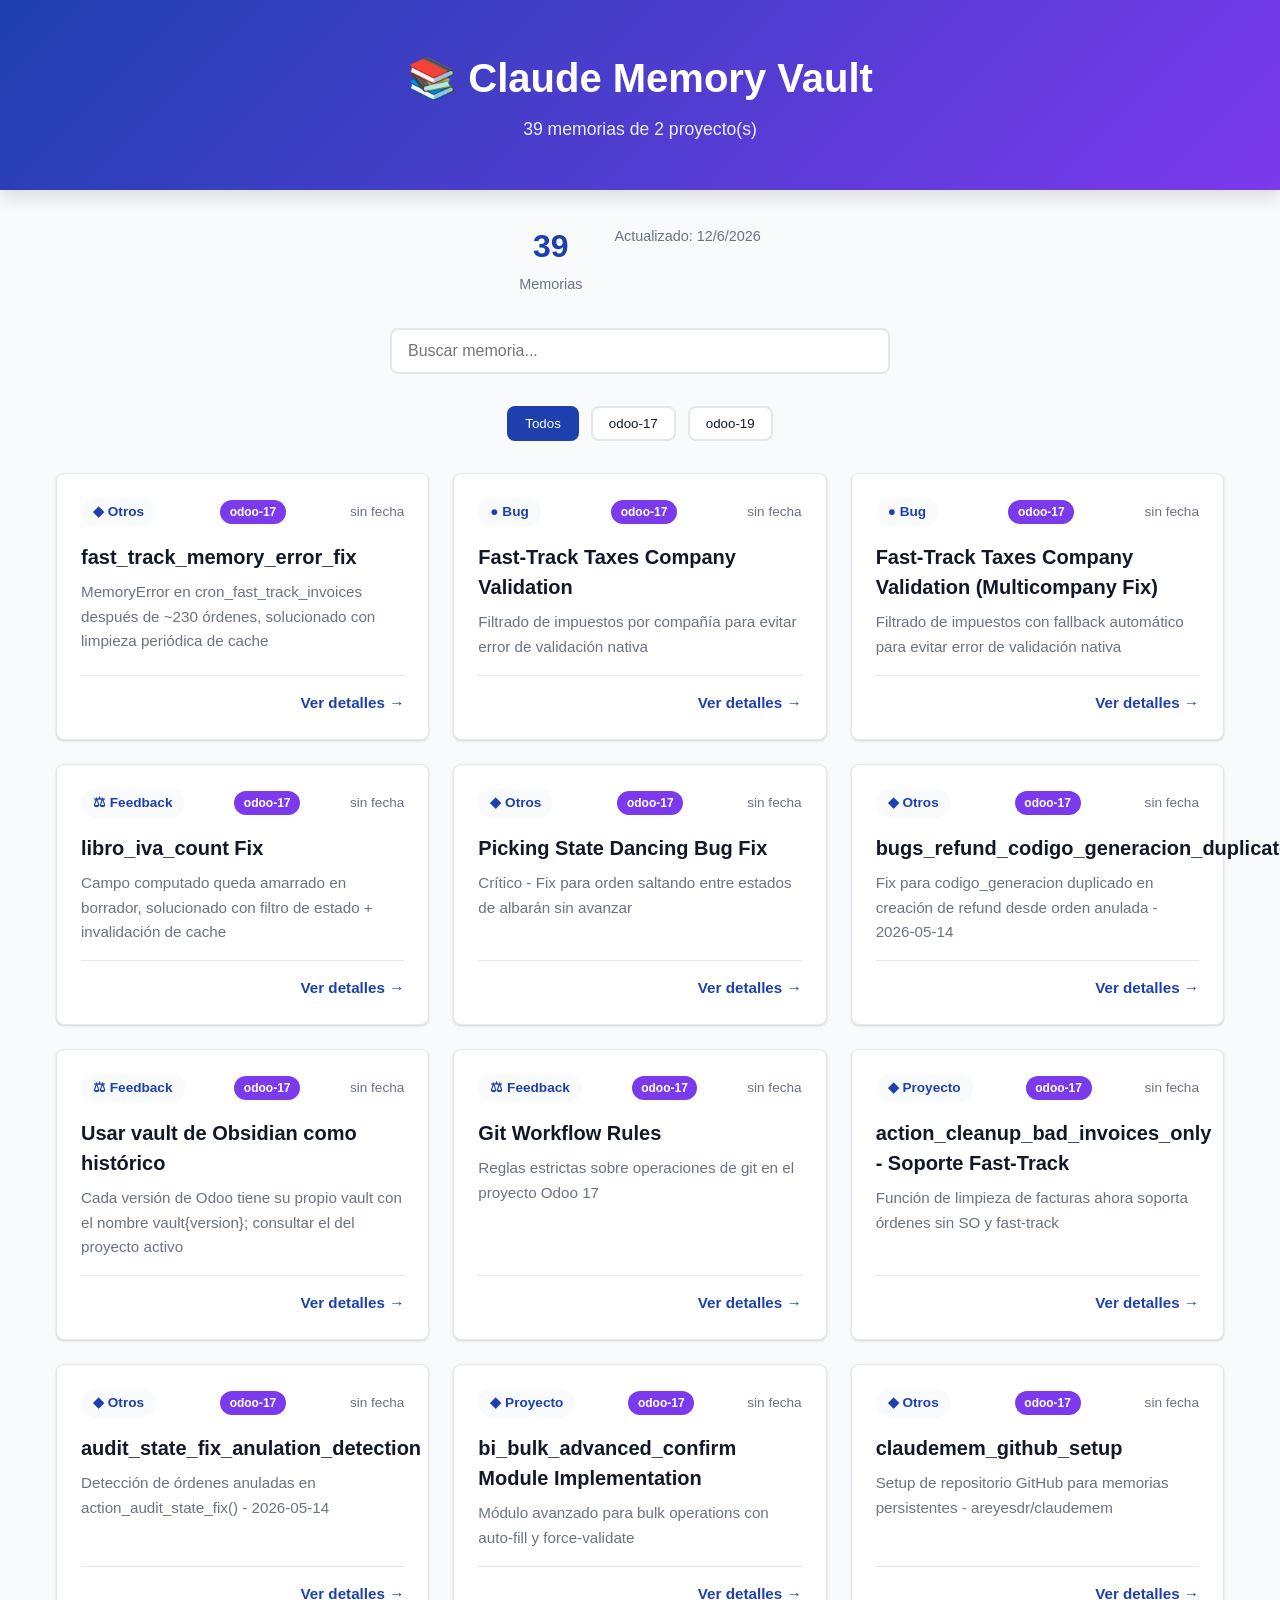
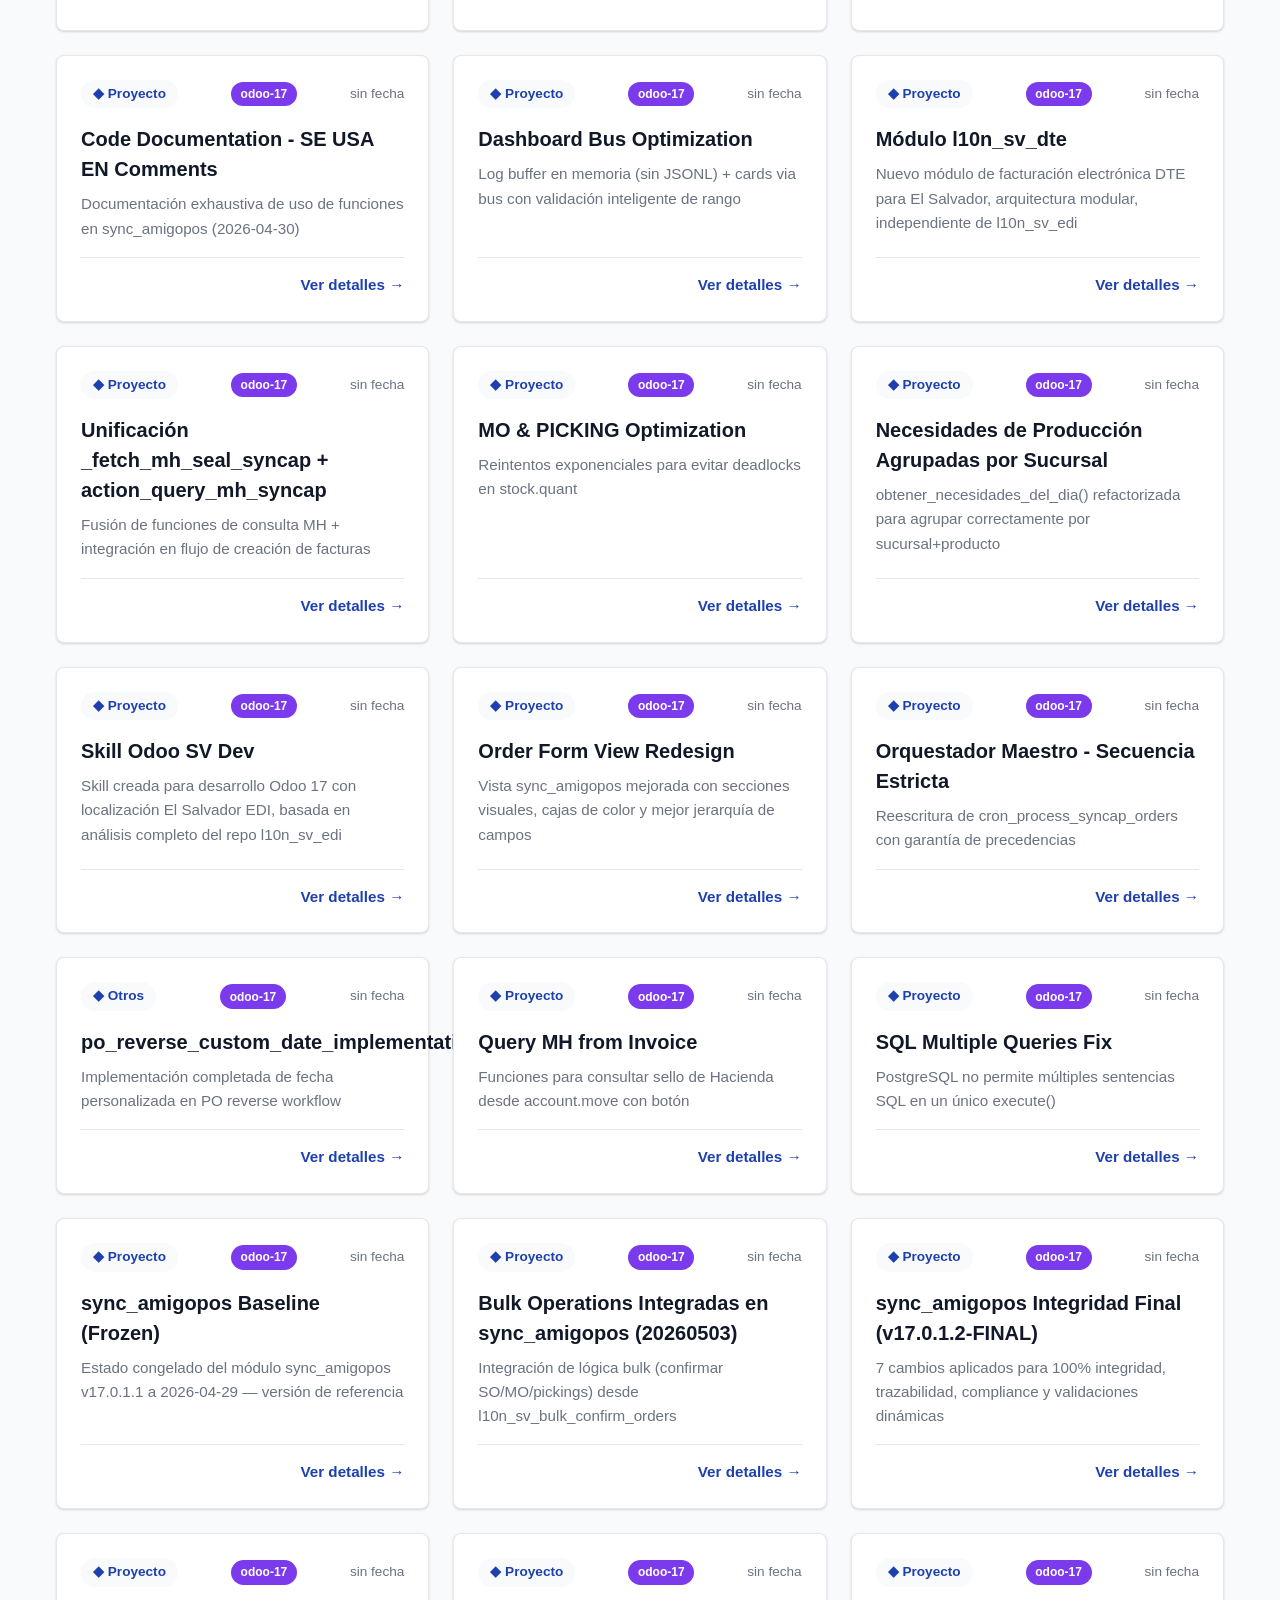
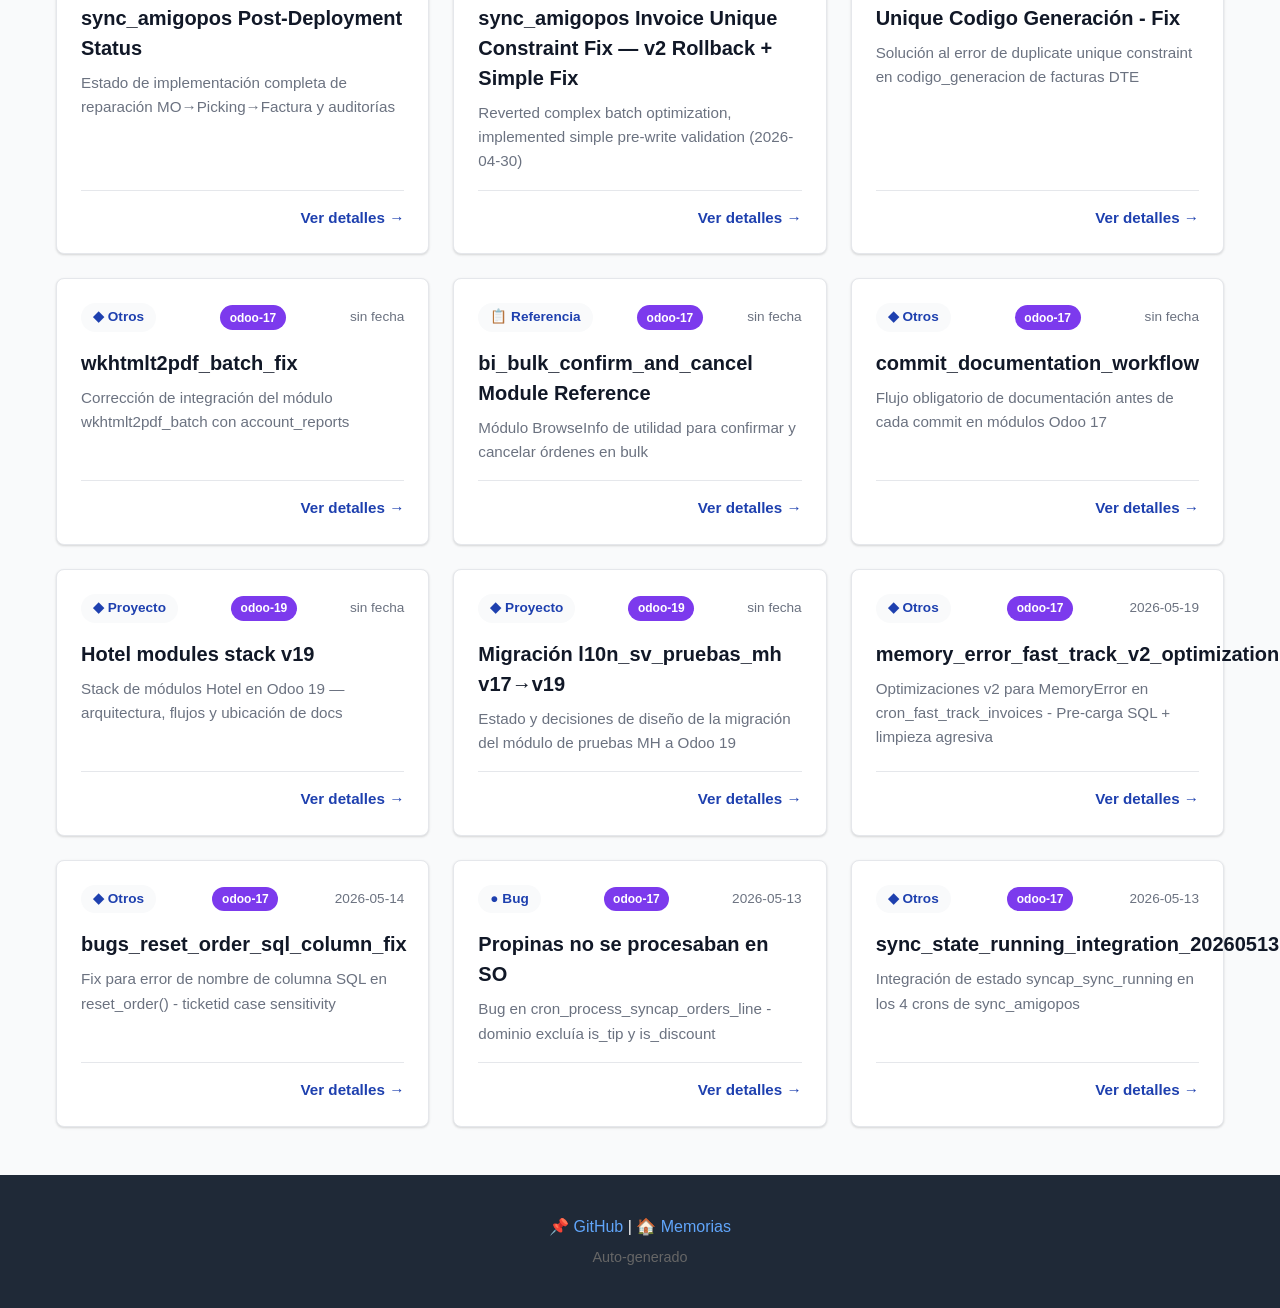
==== docs/index.html @ be0d7420 "fix: GitHub Pages servir desde /docs en raíz Co-Authored-By: Claude Haiku 4.5 <noreply@anthropic.com" ====
<!DOCTYPE html>
<html lang="es">
<head>
    <meta charset="UTF-8">
    <meta name="viewport" content="width=device-width, initial-scale=1.0">
    <title>Claude Memory Vault</title>
    <link rel="stylesheet" href="style.css">
</head>
<body>
    <header class="header">
        <div class="container">
            <h1>📚 Claude Memory Vault</h1>
            <p class="subtitle" id="subtitle">Memorias Persistentes</p>
        </div>
    </header>

    <main class="container">
        <section class="stats">
            <div class="stat-item">
                <span class="stat-number" id="total-count">-</span>
                <span class="stat-label">Memorias</span>
            </div>
            <div class="stat-item">
                <span class="stat-label" id="update-time">Cargando...</span>
            </div>
        </section>

        <section class="search-bar">
            <input type="text" id="search" placeholder="Buscar memoria...">
        </section>

        <section class="filters" id="filters"></section>

        <section class="memories-grid" id="memories"></section>
    </main>

    <footer class="footer">
        <p>📌 <a href="https://github.com/areyesdr/claudemem">GitHub</a> |
           🏠 <a href="https://github.com/areyesdr/claudemem/tree/main/memories">Memorias</a></p>
        <p style="font-size: 0.9em; color: #666;" id="footer-info">Auto-generado</p>
    </footer>

    <script>
        // Carga dinámica desde memories.json
        let allMemories = [];
        let currentFilter = '*';

        async function loadMemories() {
            try {
                const res = await fetch('memories.json');
                allMemories = await res.json();
                render();
            } catch (e) {
                console.error('Error cargando memories.json:', e);
            }
        }

        function getUniqueProjects() {
            return ['*', ...new Set(allMemories.map(m => m.project))];
        }

        function getTypeColors() {
            return new Map([
                ['◆ Proyecto', '#7c3aed'],
                ['● Bug', '#dc2626'],
                ['⚖ Feedback', '#d97706'],
                ['📋 Referencia', '#1e40af'],
                ['↻ Workflow', '#059669']
            ]);
        }

        function renderFilters() {
            const container = document.getElementById('filters');
            const projects = getUniqueProjects();

            container.innerHTML = projects.map(proj => `
                <button class="filter-btn ${proj === '*' ? 'active' : ''}"
                        data-filter="${proj}">
                    ${proj === '*' ? 'Todos' : proj}
                </button>
            `).join('');

            container.querySelectorAll('.filter-btn').forEach(btn => {
                btn.addEventListener('click', () => {
                    document.querySelectorAll('.filter-btn').forEach(b => b.classList.remove('active'));
                    btn.classList.add('active');
                    currentFilter = btn.dataset.filter;
                    renderCards();
                });
            });
        }

        function renderCards() {
            const container = document.getElementById('memories');
            const query = document.getElementById('search').value.toLowerCase();

            const filtered = allMemories.filter(m => {
                const matchesSearch = m.title.toLowerCase().includes(query) ||
                                     m.desc.toLowerCase().includes(query);
                const matchesFilter = currentFilter === '*' || m.project === currentFilter;
                return matchesSearch && matchesFilter;
            });

            container.innerHTML = filtered.map(m => `
                <article class="memory-card" data-id="${m.id}" data-project="${m.project}">
                    <div class="card-header">
                        <span class="type-badge">${m.type}</span>
                        <span class="project-tag">${m.project}</span>
                        <span class="card-date">${m.date}</span>
                    </div>
                    <h3 class="card-title">${escapeHtml(m.title)}</h3>
                    <p class="card-desc">${escapeHtml(m.desc)}</p>
                    <footer class="card-footer">
                        <a href="#" class="card-link">Ver detalles →</a>
                    </footer>
                </article>
            `).join('');
        }

        function escapeHtml(text) {
            const div = document.createElement('div');
            div.textContent = text;
            return div.innerHTML;
        }

        function render() {
            // Stats
            document.getElementById('total-count').textContent = allMemories.length;
            document.getElementById('update-time').textContent =
                `Actualizado: ${new Date().toLocaleDateString()}`;

            // Subtitle dinámico
            const projCount = new Set(allMemories.map(m => m.project)).size;
            document.getElementById('subtitle').textContent =
                `${allMemories.length} memorias de ${projCount} proyecto(s)`;

            // Filtros dinámicos
            renderFilters();

            // Cards
            renderCards();

            // Search
            document.getElementById('search').addEventListener('input', renderCards);
        }

        // Load al abrir
        loadMemories();
    </script>
</body>
</html>
---- docs/style.css ----
/* Claude Memory Vault - Estilos */

:root {
    --color-primary: #1e40af;
    --color-primary-dark: #1e3a8a;
    --color-secondary: #7c3aed;
    --color-success: #059669;
    --color-warning: #d97706;
    --color-danger: #dc2626;
    --color-bg: #f9fafb;
    --color-bg-dark: #1f2937;
    --color-text: #111827;
    --color-text-light: #6b7280;
    --color-border: #e5e7eb;
    --color-border-dark: #374151;
    --spacing: 1rem;
    --radius: 0.5rem;
    --shadow: 0 1px 3px rgba(0, 0, 0, 0.1), 0 1px 2px rgba(0, 0, 0, 0.06);
    --shadow-lg: 0 10px 15px rgba(0, 0, 0, 0.1);
}

* {
    margin: 0;
    padding: 0;
    box-sizing: border-box;
}

html {
    font-family: -apple-system, BlinkMacSystemFont, "Segoe UI", Roboto, "Helvetica Neue", Arial, sans-serif;
    font-size: 16px;
    line-height: 1.5;
    color: var(--color-text);
}

body {
    background: var(--color-bg);
}

/* Layout */
.container {
    max-width: 1200px;
    margin: 0 auto;
    padding: 0 var(--spacing);
}

/* Header */
.header {
    background: linear-gradient(135deg, var(--color-primary), var(--color-secondary));
    color: white;
    padding: 3rem var(--spacing);
    text-align: center;
    box-shadow: var(--shadow-lg);
}

.header h1 {
    font-size: 2.5rem;
    margin-bottom: 0.5rem;
}

.header .subtitle {
    font-size: 1.1rem;
    opacity: 0.9;
}

.back-link {
    color: white;
    text-decoration: none;
    display: inline-block;
    margin-bottom: 1rem;
    opacity: 0.9;
}

.back-link:hover {
    opacity: 1;
    text-decoration: underline;
}

/* Stats */
.stats {
    display: flex;
    gap: 2rem;
    margin: 2rem 0;
    justify-content: center;
    flex-wrap: wrap;
}

.stat-item {
    display: flex;
    flex-direction: column;
    align-items: center;
}

.stat-number {
    font-size: 2rem;
    font-weight: bold;
    color: var(--color-primary);
}

.stat-label {
    font-size: 0.9rem;
    color: var(--color-text-light);
    margin-top: 0.25rem;
}

/* Search */
.search-bar {
    margin: 2rem 0;
    display: flex;
    justify-content: center;
}

.search-bar input {
    width: 100%;
    max-width: 500px;
    padding: 0.75rem 1rem;
    border: 2px solid var(--color-border);
    border-radius: var(--radius);
    font-size: 1rem;
    transition: all 0.2s;
}

.search-bar input:focus {
    outline: none;
    border-color: var(--color-primary);
    box-shadow: 0 0 0 3px rgba(30, 64, 175, 0.1);
}

/* Filters */
.filters {
    display: flex;
    gap: 0.75rem;
    justify-content: center;
    margin: 1.5rem 0;
    flex-wrap: wrap;
}

.filter-btn {
    padding: 0.5rem 1rem;
    border: 2px solid var(--color-border);
    background: white;
    color: var(--color-text);
    border-radius: var(--radius);
    cursor: pointer;
    font-weight: 500;
    transition: all 0.2s;
}

.filter-btn:hover {
    border-color: var(--color-primary);
    color: var(--color-primary);
}

.filter-btn.active {
    background: var(--color-primary);
    color: white;
    border-color: var(--color-primary);
}

@media (prefers-color-scheme: dark) {
    .filter-btn {
        background: #1f2937;
        color: var(--color-text);
        border-color: var(--color-border);
    }
}

/* Grid de Memorias */
.memories-grid {
    display: grid;
    grid-template-columns: repeat(auto-fill, minmax(300px, 1fr));
    gap: 1.5rem;
    margin: 2rem 0;
}

/* Card */
.memory-card {
    background: white;
    border: 1px solid var(--color-border);
    border-radius: var(--radius);
    padding: 1.5rem;
    box-shadow: var(--shadow);
    transition: all 0.3s;
    cursor: pointer;
    display: flex;
    flex-direction: column;
}

.memory-card:hover {
    transform: translateY(-4px);
    box-shadow: var(--shadow-lg);
    border-color: var(--color-primary);
}

.card-header {
    display: flex;
    justify-content: space-between;
    align-items: center;
    margin-bottom: 1rem;
}

.type-badge {
    display: inline-block;
    font-size: 0.85rem;
    font-weight: 600;
    padding: 0.25rem 0.75rem;
    background: var(--color-bg);
    color: var(--color-primary);
    border-radius: 999px;
}

.project-tag {
    display: inline-block;
    font-size: 0.75rem;
    font-weight: 600;
    padding: 0.2rem 0.6rem;
    background: var(--color-secondary);
    color: white;
    border-radius: 999px;
}

.card-date {
    font-size: 0.85rem;
    color: var(--color-text-light);
}

.card-title {
    font-size: 1.25rem;
    margin-bottom: 0.5rem;
    color: var(--color-text);
}

.card-desc {
    flex: 1;
    font-size: 0.95rem;
    color: var(--color-text-light);
    margin-bottom: 1rem;
    line-height: 1.6;
}

.card-footer {
    display: flex;
    justify-content: flex-end;
    padding-top: 1rem;
    border-top: 1px solid var(--color-border);
}

.card-link {
    color: var(--color-primary);
    text-decoration: none;
    font-weight: 600;
    font-size: 0.95rem;
    transition: color 0.2s;
}

.card-link:hover {
    color: var(--color-primary-dark);
    text-decoration: underline;
}

/* Detail Page */
.memory-detail {
    background: white;
    border: 1px solid var(--color-border);
    border-radius: var(--radius);
    padding: 2rem;
    box-shadow: var(--shadow);
    margin: 2rem 0;
}

.detail-header {
    display: flex;
    justify-content: space-between;
    align-items: center;
    margin-bottom: 1.5rem;
    gap: 1rem;
}

.detail-date {
    font-size: 0.9rem;
    color: var(--color-text-light);
}

.detail-title {
    font-size: 2rem;
    margin-bottom: 0.5rem;
    color: var(--color-text);
}

.detail-desc {
    font-size: 1.05rem;
    color: var(--color-text-light);
    margin-bottom: 2rem;
    padding-bottom: 1.5rem;
    border-bottom: 2px solid var(--color-border);
}

.detail-body {
    margin-top: 1.5rem;
}

.detail-body pre {
    background: var(--color-bg);
    padding: 1.5rem;
    border-radius: var(--radius);
    overflow-x: auto;
    border: 1px solid var(--color-border);
    font-size: 0.9rem;
    line-height: 1.6;
}

/* Footer */
.footer {
    background: var(--color-bg-dark);
    color: white;
    text-align: center;
    padding: 2rem var(--spacing);
    margin-top: 3rem;
}

.footer a {
    color: #60a5fa;
    text-decoration: none;
    transition: color 0.2s;
}

.footer a:hover {
    color: #93c5fd;
    text-decoration: underline;
}

.footer p {
    margin: 0.5rem 0;
}

/* Responsive */
@media (max-width: 768px) {
    .header h1 {
        font-size: 1.8rem;
    }

    .memories-grid {
        grid-template-columns: 1fr;
    }

    .memory-detail {
        padding: 1rem;
    }

    .detail-title {
        font-size: 1.5rem;
    }

    .stats {
        flex-direction: column;
        gap: 1rem;
    }
}

/* Dark Mode (opcional, via prefer-color-scheme) */
@media (prefers-color-scheme: dark) {
    :root {
        --color-bg: #111827;
        --color-bg-dark: #0f172a;
        --color-text: #f3f4f6;
        --color-text-light: #d1d5db;
        --color-border: #374151;
        --color-border-dark: #1f2937;
    }

    .memory-card,
    .memory-detail {
        background: #1f2937;
        border-color: var(--color-border);
    }

    .type-badge {
        background: var(--color-primary);
        color: white;
    }

    .detail-body pre {
        background: #0f172a;
        border-color: var(--color-border);
    }
}
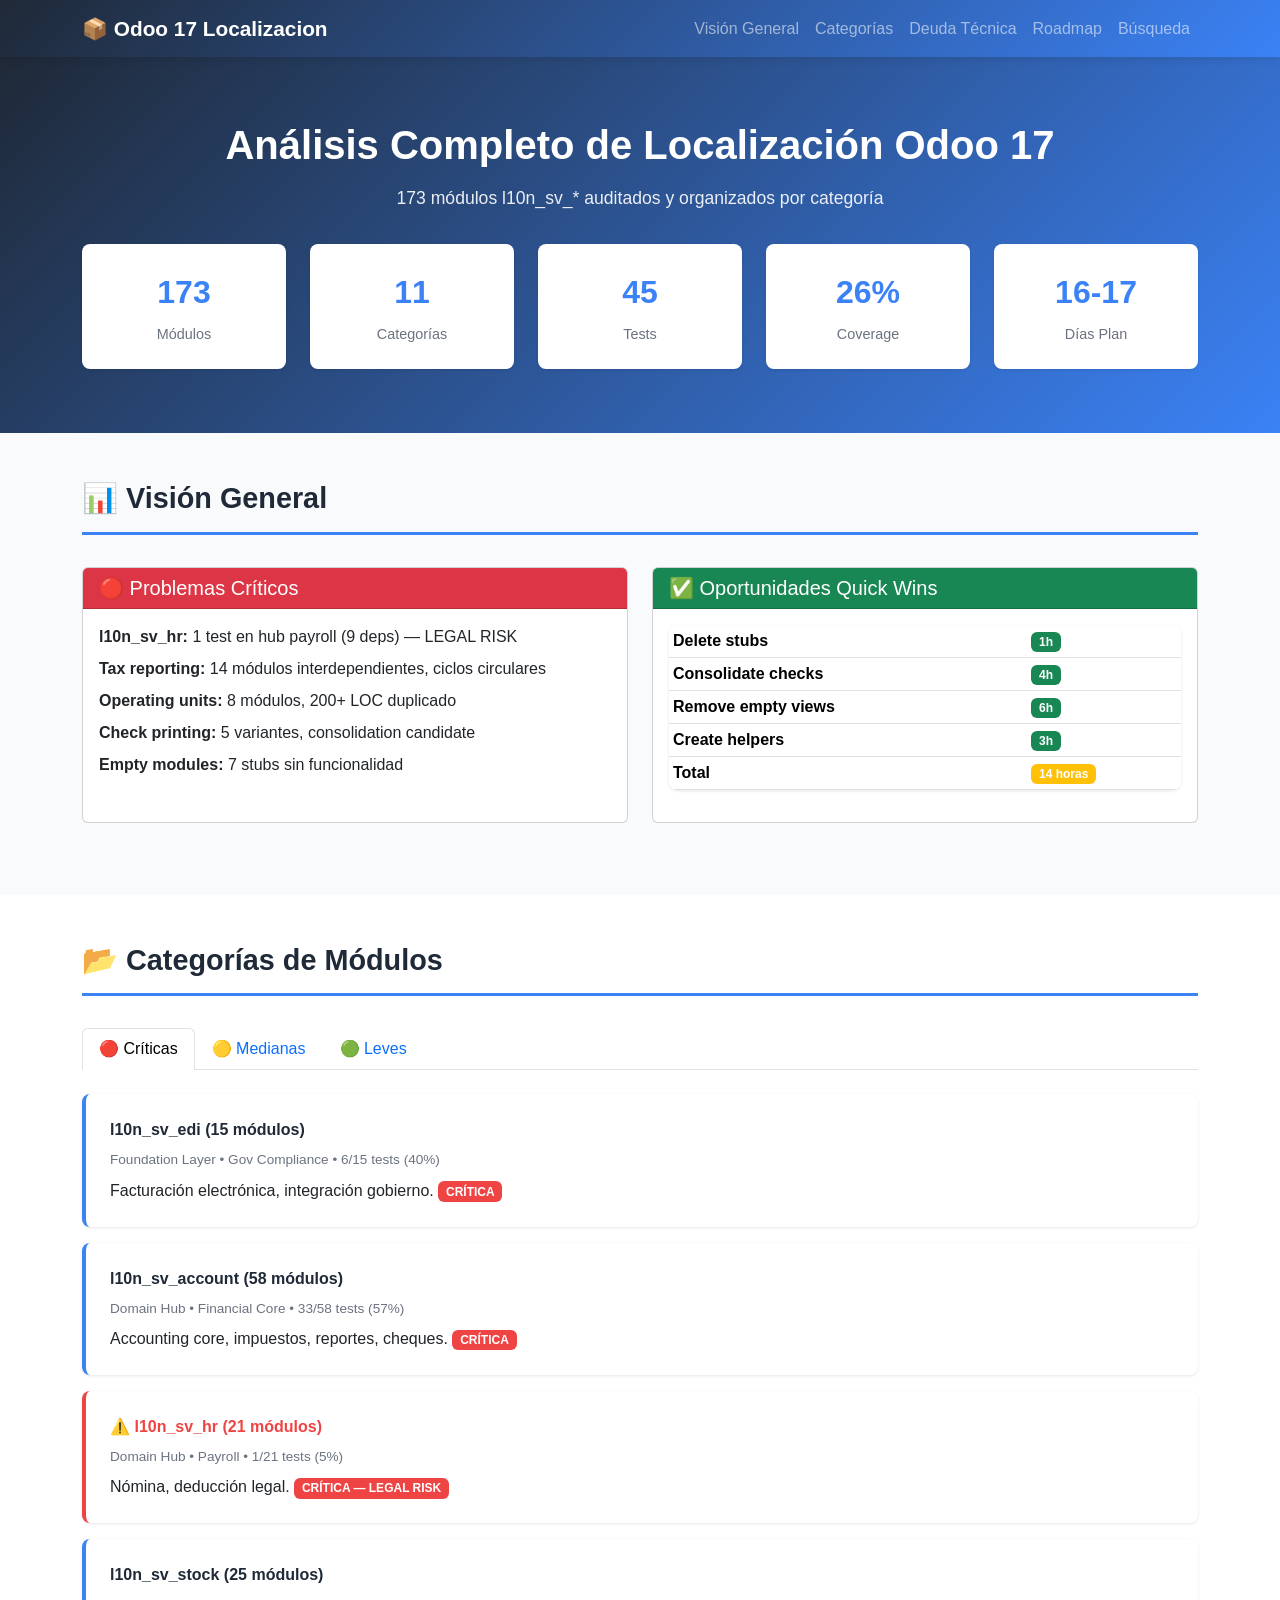
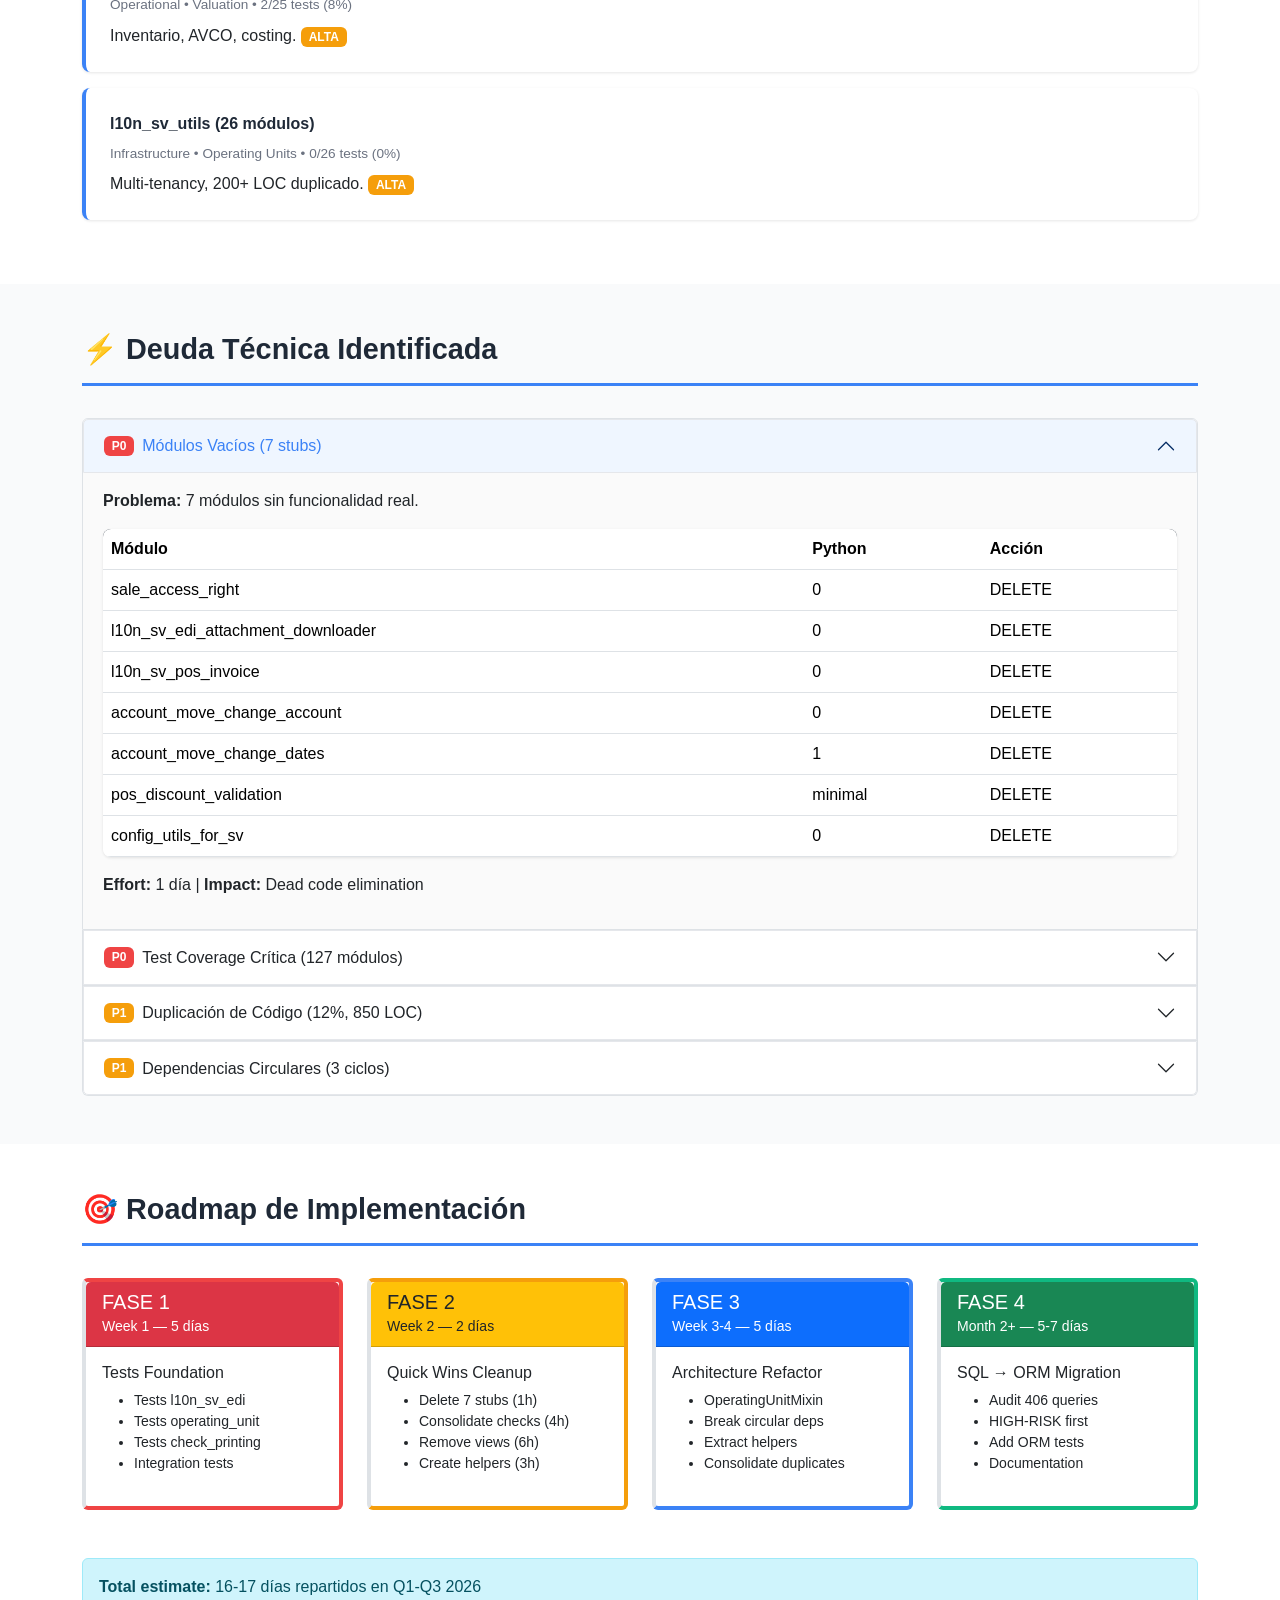
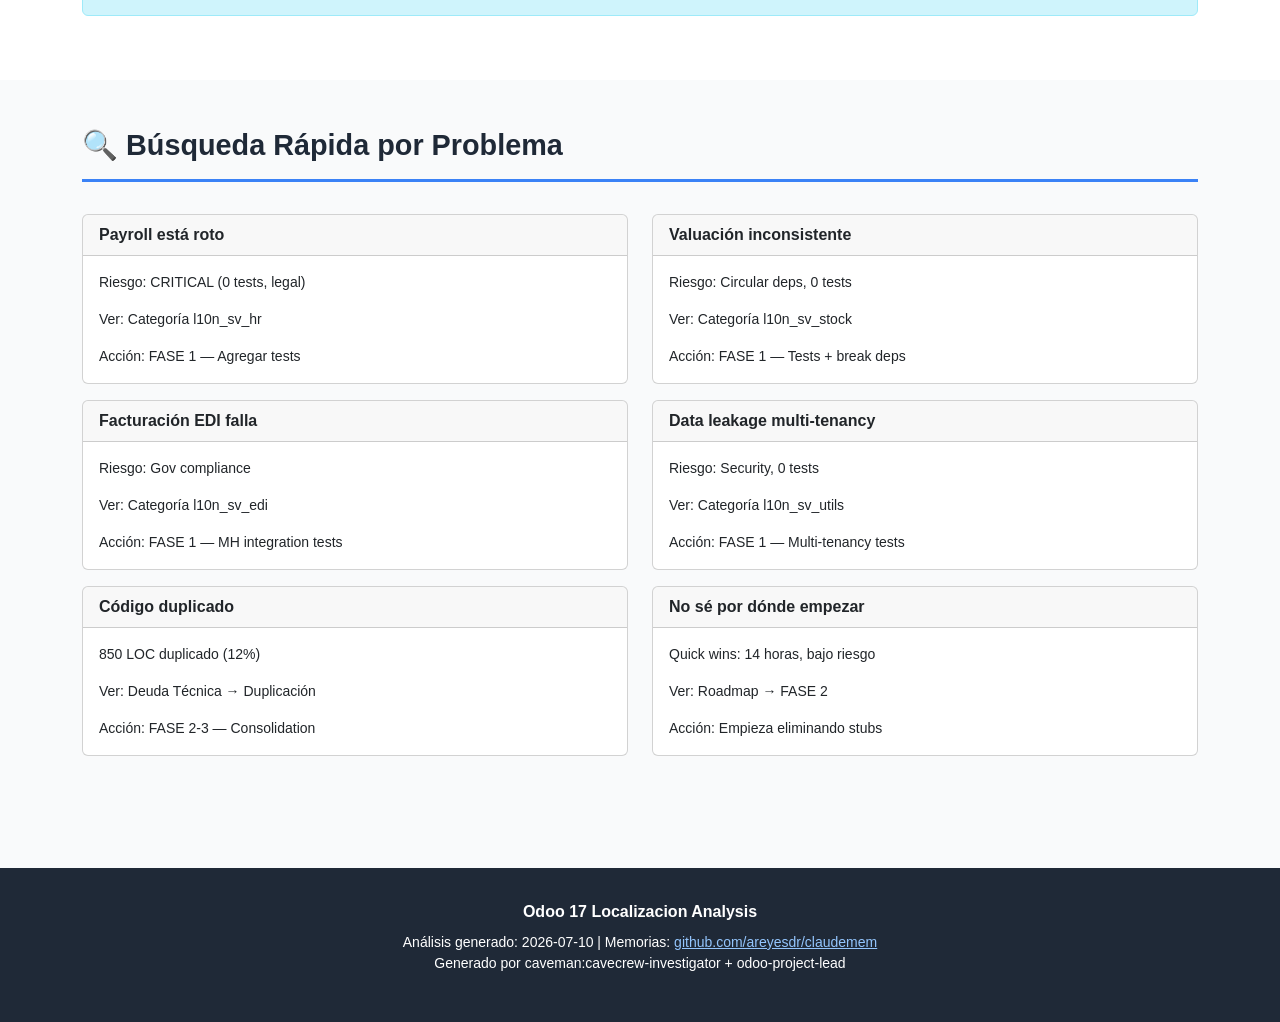
==== commit 1ae617e7: "landing: página completa bootstrap con análisis 173 módulos, navbar, accordions, tables, categorías" ====
--- a/docs/index.html
+++ b/docs/index.html
@@ -3,149 +3,647 @@
 <head>
     <meta charset="UTF-8">
     <meta name="viewport" content="width=device-width, initial-scale=1.0">
-    <title>Claude Memory Vault</title>
-    <link rel="stylesheet" href="style.css">
+    <title>Odoo 17 Localizacion — Análisis de Módulos</title>
+    <link href="https://cdn.jsdelivr.net/npm/bootstrap@5.3.0/dist/css/bootstrap.min.css" rel="stylesheet">
+    <style>
+        :root {
+            --primary: #1f2937;
+            --secondary: #3b82f6;
+            --success: #10b981;
+            --warning: #f59e0b;
+            --danger: #ef4444;
+            --light-bg: #f9fafb;
+        }
+        body {
+            font-family: 'Segoe UI', Tahoma, Geneva, Verdana, sans-serif;
+            background-color: var(--light-bg);
+        }
+        .navbar {
+            background: linear-gradient(135deg, var(--primary) 0%, var(--secondary) 100%);
+            box-shadow: 0 2px 8px rgba(0,0,0,0.1);
+        }
+        .navbar-brand {
+            font-weight: 700;
+            font-size: 1.3rem;
+            color: white !important;
+        }
+        .hero {
+            background: linear-gradient(135deg, var(--primary) 0%, var(--secondary) 100%);
+            color: white;
+            padding: 4rem 0;
+            text-align: center;
+        }
+        .hero h1 {
+            font-size: 2.5rem;
+            font-weight: 700;
+            margin-bottom: 1rem;
+        }
+        .hero p {
+            font-size: 1.1rem;
+            opacity: 0.9;
+            margin-bottom: 2rem;
+        }
+        .stats {
+            display: grid;
+            grid-template-columns: repeat(auto-fit, minmax(150px, 1fr));
+            gap: 1.5rem;
+            margin-top: 2rem;
+        }
+        .stat-card {
+            background: white;
+            padding: 1.5rem;
+            border-radius: 8px;
+            text-align: center;
+            box-shadow: 0 1px 3px rgba(0,0,0,0.1);
+        }
+        .stat-number {
+            font-size: 2rem;
+            font-weight: 700;
+            color: var(--secondary);
+        }
+        .stat-label {
+            font-size: 0.9rem;
+            color: #6b7280;
+            margin-top: 0.5rem;
+        }
+        .section {
+            padding: 3rem 0;
+        }
+        .section-title {
+            font-size: 1.8rem;
+            font-weight: 700;
+            color: var(--primary);
+            margin-bottom: 2rem;
+            border-bottom: 3px solid var(--secondary);
+            padding-bottom: 1rem;
+        }
+        .accordion-button {
+            background-color: white;
+            border: 1px solid #e5e7eb;
+        }
+        .accordion-button:not(.collapsed) {
+            background-color: #eff6ff;
+            color: var(--secondary);
+            box-shadow: none;
+        }
+        .accordion-body {
+            background-color: #fafafa;
+        }
+        .table {
+            background: white;
+            box-shadow: 0 1px 3px rgba(0,0,0,0.1);
+            border-radius: 8px;
+            overflow: hidden;
+        }
+        .table thead {
+            background: var(--primary);
+            color: white;
+        }
+        .table-hover tbody tr:hover {
+            background-color: #f3f4f6;
+        }
+        .badge-critical {
+            background-color: var(--danger);
+        }
+        .badge-high {
+            background-color: var(--warning);
+        }
+        .badge-medium {
+            background-color: #3b82f6;
+        }
+        .badge-low {
+            background-color: var(--success);
+        }
+        .category-card {
+            background: white;
+            border-left: 4px solid var(--secondary);
+            padding: 1.5rem;
+            border-radius: 8px;
+            margin-bottom: 1rem;
+            box-shadow: 0 1px 3px rgba(0,0,0,0.1);
+            transition: transform 0.2s;
+        }
+        .category-card:hover {
+            transform: translateY(-2px);
+            box-shadow: 0 4px 6px rgba(0,0,0,0.15);
+        }
+        .category-title {
+            font-weight: 600;
+            color: var(--primary);
+            margin-bottom: 0.5rem;
+        }
+        .category-meta {
+            font-size: 0.85rem;
+            color: #6b7280;
+        }
+        .footer {
+            background: var(--primary);
+            color: white;
+            padding: 2rem 0;
+            text-align: center;
+            margin-top: 3rem;
+        }
+        .btn-primary {
+            background-color: var(--secondary);
+            border-color: var(--secondary);
+        }
+        .btn-primary:hover {
+            background-color: #2563eb;
+            border-color: #2563eb;
+        }
+        .critical {
+            color: var(--danger);
+            font-weight: 600;
+        }
+        .high {
+            color: var(--warning);
+            font-weight: 600;
+        }
+    </style>
 </head>
 <body>
-    <header class="header">
-        <div class="container">
-            <h1>📚 Claude Memory Vault</h1>
-            <p class="subtitle" id="subtitle">Memorias Persistentes</p>
-        </div>
-    </header>
-
-    <main class="container">
-        <section class="stats">
-            <div class="stat-item">
-                <span class="stat-number" id="total-count">-</span>
-                <span class="stat-label">Memorias</span>
-            </div>
-            <div class="stat-item">
-                <span class="stat-label" id="update-time">Cargando...</span>
-            </div>
-        </section>
-
-        <section class="search-bar">
-            <input type="text" id="search" placeholder="Buscar memoria...">
-        </section>
-
-        <section class="filters" id="filters"></section>
-
-        <section class="memories-grid" id="memories"></section>
-    </main>
-
+    <!-- NAVBAR -->
+    <nav class="navbar navbar-expand-lg navbar-dark sticky-top">
+        <div class="container">
+            <a class="navbar-brand" href="#home">📦 Odoo 17 Localizacion</a>
+            <button class="navbar-toggler" type="button" data-bs-toggle="collapse" data-bs-target="#navbarNav">
+                <span class="navbar-toggler-icon"></span>
+            </button>
+            <div class="collapse navbar-collapse" id="navbarNav">
+                <ul class="navbar-nav ms-auto">
+                    <li class="nav-item"><a class="nav-link" href="#overview">Visión General</a></li>
+                    <li class="nav-item"><a class="nav-link" href="#categorias">Categorías</a></li>
+                    <li class="nav-item"><a class="nav-link" href="#deuda">Deuda Técnica</a></li>
+                    <li class="nav-item"><a class="nav-link" href="#roadmap">Roadmap</a></li>
+                    <li class="nav-item"><a class="nav-link" href="#search">Búsqueda</a></li>
+                </ul>
+            </div>
+        </div>
+    </nav>
+
+    <!-- HERO SECTION -->
+    <div class="hero" id="home">
+        <div class="container">
+            <h1>Análisis Completo de Localización Odoo 17</h1>
+            <p>173 módulos l10n_sv_* auditados y organizados por categoría</p>
+
+            <div class="stats">
+                <div class="stat-card">
+                    <div class="stat-number">173</div>
+                    <div class="stat-label">Módulos</div>
+                </div>
+                <div class="stat-card">
+                    <div class="stat-number">11</div>
+                    <div class="stat-label">Categorías</div>
+                </div>
+                <div class="stat-card">
+                    <div class="stat-number">45</div>
+                    <div class="stat-label">Tests</div>
+                </div>
+                <div class="stat-card">
+                    <div class="stat-number">26%</div>
+                    <div class="stat-label">Coverage</div>
+                </div>
+                <div class="stat-card">
+                    <div class="stat-number">16-17</div>
+                    <div class="stat-label">Días Plan</div>
+                </div>
+            </div>
+        </div>
+    </div>
+
+    <!-- OVERVIEW SECTION -->
+    <section class="section" id="overview">
+        <div class="container">
+            <h2 class="section-title">📊 Visión General</h2>
+
+            <div class="row">
+                <div class="col-md-6 mb-4">
+                    <div class="card h-100">
+                        <div class="card-header bg-danger text-white">
+                            <h5 class="mb-0">🔴 Problemas Críticos</h5>
+                        </div>
+                        <div class="card-body">
+                            <ul class="list-unstyled">
+                                <li class="mb-2"><strong>l10n_sv_hr:</strong> 1 test en hub payroll (9 deps) — LEGAL RISK</li>
+                                <li class="mb-2"><strong>Tax reporting:</strong> 14 módulos interdependientes, ciclos circulares</li>
+                                <li class="mb-2"><strong>Operating units:</strong> 8 módulos, 200+ LOC duplicado</li>
+                                <li class="mb-2"><strong>Check printing:</strong> 5 variantes, consolidation candidate</li>
+                                <li><strong>Empty modules:</strong> 7 stubs sin funcionalidad</li>
+                            </ul>
+                        </div>
+                    </div>
+                </div>
+                <div class="col-md-6 mb-4">
+                    <div class="card h-100">
+                        <div class="card-header bg-success text-white">
+                            <h5 class="mb-0">✅ Oportunidades Quick Wins</h5>
+                        </div>
+                        <div class="card-body">
+                            <table class="table table-sm">
+                                <tr>
+                                    <td><strong>Delete stubs</strong></td>
+                                    <td><span class="badge bg-success">1h</span></td>
+                                </tr>
+                                <tr>
+                                    <td><strong>Consolidate checks</strong></td>
+                                    <td><span class="badge bg-success">4h</span></td>
+                                </tr>
+                                <tr>
+                                    <td><strong>Remove empty views</strong></td>
+                                    <td><span class="badge bg-success">6h</span></td>
+                                </tr>
+                                <tr>
+                                    <td><strong>Create helpers</strong></td>
+                                    <td><span class="badge bg-success">3h</span></td>
+                                </tr>
+                                <tr class="fw-bold">
+                                    <td>Total</td>
+                                    <td><span class="badge bg-warning">14 horas</span></td>
+                                </tr>
+                            </table>
+                        </div>
+                    </div>
+                </div>
+            </div>
+        </div>
+    </section>
+
+    <!-- CATEGORIAS SECTION -->
+    <section class="section bg-white" id="categorias">
+        <div class="container">
+            <h2 class="section-title">📂 Categorías de Módulos</h2>
+
+            <ul class="nav nav-tabs mb-4" role="tablist">
+                <li class="nav-item" role="presentation">
+                    <button class="nav-link active" id="critical-tab" data-bs-toggle="tab" data-bs-target="#critical" type="button" role="tab">🔴 Críticas</button>
+                </li>
+                <li class="nav-item" role="presentation">
+                    <button class="nav-link" id="medium-tab" data-bs-toggle="tab" data-bs-target="#medium" type="button" role="tab">🟡 Medianas</button>
+                </li>
+                <li class="nav-item" role="presentation">
+                    <button class="nav-link" id="low-tab" data-bs-toggle="tab" data-bs-target="#low" type="button" role="tab">🟢 Leves</button>
+                </li>
+            </ul>
+
+            <div class="tab-content">
+                <!-- CRITICAL -->
+                <div class="tab-pane fade show active" id="critical" role="tabpanel">
+                    <div class="category-card">
+                        <div class="category-title">l10n_sv_edi (15 módulos)</div>
+                        <div class="category-meta">Foundation Layer • Gov Compliance • 6/15 tests (40%)</div>
+                        <div class="mt-2">Facturación electrónica, integración gobierno. <span class="badge badge-critical">CRÍTICA</span></div>
+                    </div>
+                    <div class="category-card">
+                        <div class="category-title">l10n_sv_account (58 módulos)</div>
+                        <div class="category-meta">Domain Hub • Financial Core • 33/58 tests (57%)</div>
+                        <div class="mt-2">Accounting core, impuestos, reportes, cheques. <span class="badge badge-critical">CRÍTICA</span></div>
+                    </div>
+                    <div class="category-card" style="border-left-color: #ef4444;">
+                        <div class="category-title critical">⚠️ l10n_sv_hr (21 módulos)</div>
+                        <div class="category-meta">Domain Hub • Payroll • 1/21 tests (5%)</div>
+                        <div class="mt-2">Nómina, deducción legal. <span class="badge badge-critical">CRÍTICA — LEGAL RISK</span></div>
+                    </div>
+                    <div class="category-card">
+                        <div class="category-title">l10n_sv_stock (25 módulos)</div>
+                        <div class="category-meta">Operational • Valuation • 2/25 tests (8%)</div>
+                        <div class="mt-2">Inventario, AVCO, costing. <span class="badge badge-high">ALTA</span></div>
+                    </div>
+                    <div class="category-card">
+                        <div class="category-title">l10n_sv_utils (26 módulos)</div>
+                        <div class="category-meta">Infrastructure • Operating Units • 0/26 tests (0%)</div>
+                        <div class="mt-2">Multi-tenancy, 200+ LOC duplicado. <span class="badge badge-high">ALTA</span></div>
+                    </div>
+                </div>
+
+                <!-- MEDIUM -->
+                <div class="tab-pane fade" id="medium" role="tabpanel">
+                    <div class="category-card">
+                        <div class="category-title">l10n_sv_sale (15 módulos)</div>
+                        <div class="category-meta">Operational • Sales • 1/15 tests (7%)</div>
+                        <div class="mt-2">CRM, sales, descuentos. <span class="badge badge-medium">MEDIA</span></div>
+                    </div>
+                    <div class="category-card">
+                        <div class="category-title">l10n_sv_purchase (3 módulos)</div>
+                        <div class="category-meta">Operational • PO • 0/3 tests (0%)</div>
+                        <div class="mt-2">Purchase, custom dates, EDI. <span class="badge badge-medium">MEDIA</span></div>
+                    </div>
+                </div>
+
+                <!-- LOW -->
+                <div class="tab-pane fade" id="low" role="tabpanel">
+                    <div class="category-card">
+                        <div class="category-title">l10n_sv_mrp (3 módulos)</div>
+                        <div class="category-meta">Specialized • Manufacturing</div>
+                        <div class="mt-2">BOM, costing. <span class="badge badge-low">BAJA</span></div>
+                    </div>
+                    <div class="category-card">
+                        <div class="category-title">l10n_sv_point_of_sale (4 módulos)</div>
+                        <div class="category-meta">Operational • POS</div>
+                        <div class="mt-2">POS integration. <span class="badge badge-low">BAJA</span></div>
+                    </div>
+                    <div class="category-card">
+                        <div class="category-title">l10n_sv_website (2 módulos)</div>
+                        <div class="category-meta">Frontend • Website</div>
+                        <div class="mt-2">Website UI. <span class="badge badge-low">BAJA</span></div>
+                    </div>
+                    <div class="category-card">
+                        <div class="category-title">l10n_sv_school (1 módulo)</div>
+                        <div class="category-meta">Specialized • Education</div>
+                        <div class="mt-2">Education API. <span class="badge badge-low">BAJA</span></div>
+                    </div>
+                </div>
+            </div>
+        </div>
+    </section>
+
+    <!-- DEUDA TECNICA SECTION -->
+    <section class="section" id="deuda">
+        <div class="container">
+            <h2 class="section-title">⚡ Deuda Técnica Identificada</h2>
+
+            <div class="accordion" id="debtAccordion">
+                <div class="accordion-item">
+                    <h2 class="accordion-header">
+                        <button class="accordion-button" type="button" data-bs-toggle="collapse" data-bs-target="#debt1">
+                            <span class="badge badge-critical me-2">P0</span> Módulos Vacíos (7 stubs)
+                        </button>
+                    </h2>
+                    <div id="debt1" class="accordion-collapse collapse show" data-bs-parent="#debtAccordion">
+                        <div class="accordion-body">
+                            <p><strong>Problema:</strong> 7 módulos sin funcionalidad real.</p>
+                            <table class="table">
+                                <thead>
+                                    <tr>
+                                        <th>Módulo</th>
+                                        <th>Python</th>
+                                        <th>Acción</th>
+                                    </tr>
+                                </thead>
+                                <tbody>
+                                    <tr><td>sale_access_right</td><td>0</td><td>DELETE</td></tr>
+                                    <tr><td>l10n_sv_edi_attachment_downloader</td><td>0</td><td>DELETE</td></tr>
+                                    <tr><td>l10n_sv_pos_invoice</td><td>0</td><td>DELETE</td></tr>
+                                    <tr><td>account_move_change_account</td><td>0</td><td>DELETE</td></tr>
+                                    <tr><td>account_move_change_dates</td><td>1</td><td>DELETE</td></tr>
+                                    <tr><td>pos_discount_validation</td><td>minimal</td><td>DELETE</td></tr>
+                                    <tr><td>config_utils_for_sv</td><td>0</td><td>DELETE</td></tr>
+                                </tbody>
+                            </table>
+                            <p class="mt-3"><strong>Effort:</strong> 1 día | <strong>Impact:</strong> Dead code elimination</p>
+                        </div>
+                    </div>
+                </div>
+
+                <div class="accordion-item">
+                    <h2 class="accordion-header">
+                        <button class="accordion-button collapsed" type="button" data-bs-toggle="collapse" data-bs-target="#debt2">
+                            <span class="badge badge-critical me-2">P0</span> Test Coverage Crítica (127 módulos)
+                        </button>
+                    </h2>
+                    <div id="debt2" class="accordion-collapse collapse" data-bs-parent="#debtAccordion">
+                        <div class="accordion-body">
+                            <p><strong>Problema:</strong> 74% de módulos sin tests. Crítico en hubs.</p>
+                            <table class="table">
+                                <thead>
+                                    <tr>
+                                        <th>Módulo</th>
+                                        <th>Tests</th>
+                                        <th>Dependientes</th>
+                                        <th>Risk</th>
+                                    </tr>
+                                </thead>
+                                <tbody>
+                                    <tr><td><strong>l10n_sv_hr_payroll</strong></td><td>0</td><td>9</td><td><span class="critical">CRÍTICA</span></td></tr>
+                                    <tr><td><strong>reporte_impuestos_sv</strong></td><td>0</td><td>8</td><td><span class="critical">CRÍTICA</span></td></tr>
+                                    <tr><td><strong>l10n_sv_stock_valuation</strong></td><td>0</td><td>7</td><td>ALTA</td></tr>
+                                    <tr><td>l10n_sv_operating_unit</td><td>0</td><td>8</td><td>ALTA</td></tr>
+                                    <tr><td>l10n_sv_edi_format_sv</td><td>1</td><td>15</td><td>ALTA</td></tr>
+                                </tbody>
+                            </table>
+                            <p class="mt-3"><strong>Effort:</strong> 4-5 días | <strong>Impact:</strong> Legal/compliance protection</p>
+                        </div>
+                    </div>
+                </div>
+
+                <div class="accordion-item">
+                    <h2 class="accordion-header">
+                        <button class="accordion-button collapsed" type="button" data-bs-toggle="collapse" data-bs-target="#debt3">
+                            <span class="badge badge-high me-2">P1</span> Duplicación de Código (12%, 850 LOC)
+                        </button>
+                    </h2>
+                    <div id="debt3" class="accordion-collapse collapse" data-bs-parent="#debtAccordion">
+                        <div class="accordion-body">
+                            <table class="table">
+                                <thead>
+                                    <tr>
+                                        <th>Patrón</th>
+                                        <th>Módulos</th>
+                                        <th>LOC Dup</th>
+                                        <th>Fix</th>
+                                    </tr>
+                                </thead>
+                                <tbody>
+                                    <tr><td>Check printing variants</td><td>5</td><td>79</td><td>1 día</td></tr>
+                                    <tr><td>Operating unit domains</td><td>8</td><td>200</td><td>Mixin 3-5d</td></tr>
+                                    <tr><td>Tax report helpers</td><td>14</td><td>150</td><td>1 día</td></tr>
+                                    <tr><td>Stock valuation</td><td>6</td><td>120</td><td>2 días</td></tr>
+                                    <tr><td>EDI format templates</td><td>9</td><td>180</td><td>2 días</td></tr>
+                                </tbody>
+                            </table>
+                            <p class="mt-3"><strong>Effort:</strong> 5 días | <strong>Impact:</strong> Maintainability</p>
+                        </div>
+                    </div>
+                </div>
+
+                <div class="accordion-item">
+                    <h2 class="accordion-header">
+                        <button class="accordion-button collapsed" type="button" data-bs-toggle="collapse" data-bs-target="#debt4">
+                            <span class="badge badge-high me-2">P1</span> Dependencias Circulares (3 ciclos)
+                        </button>
+                    </h2>
+                    <div id="debt4" class="accordion-collapse collapse" data-bs-parent="#debtAccordion">
+                        <div class="accordion-body">
+                            <p><strong>Ciclo 1:</strong> reporte_impuestos ↔ impuestos_sugeridos ↔ valida_reporte</p>
+                            <p><strong>Ciclo 2:</strong> l10n_sv_stock_valuation ↔ account_valuation_sv</p>
+                            <p><strong>Ciclo 3:</strong> [otros]</p>
+                            <p class="mt-3"><strong>Effort:</strong> 3-5 días | <strong>Impact:</strong> Architecture stability</p>
+                        </div>
+                    </div>
+                </div>
+            </div>
+        </div>
+    </section>
+
+    <!-- ROADMAP SECTION -->
+    <section class="section bg-white" id="roadmap">
+        <div class="container">
+            <h2 class="section-title">🎯 Roadmap de Implementación</h2>
+
+            <div class="row">
+                <div class="col-md-3 mb-4">
+                    <div class="card h-100 border-start border-4" style="border-color: #ef4444;">
+                        <div class="card-header bg-danger text-white">
+                            <h5 class="mb-0">FASE 1</h5>
+                            <small>Week 1 — 5 días</small>
+                        </div>
+                        <div class="card-body">
+                            <h6>Tests Foundation</h6>
+                            <ul class="small">
+                                <li>Tests l10n_sv_edi</li>
+                                <li>Tests operating_unit</li>
+                                <li>Tests check_printing</li>
+                                <li>Integration tests</li>
+                            </ul>
+                        </div>
+                    </div>
+                </div>
+
+                <div class="col-md-3 mb-4">
+                    <div class="card h-100 border-start border-4" style="border-color: #f59e0b;">
+                        <div class="card-header bg-warning text-dark">
+                            <h5 class="mb-0">FASE 2</h5>
+                            <small>Week 2 — 2 días</small>
+                        </div>
+                        <div class="card-body">
+                            <h6>Quick Wins Cleanup</h6>
+                            <ul class="small">
+                                <li>Delete 7 stubs (1h)</li>
+                                <li>Consolidate checks (4h)</li>
+                                <li>Remove views (6h)</li>
+                                <li>Create helpers (3h)</li>
+                            </ul>
+                        </div>
+                    </div>
+                </div>
+
+                <div class="col-md-3 mb-4">
+                    <div class="card h-100 border-start border-4" style="border-color: #3b82f6;">
+                        <div class="card-header bg-primary text-white">
+                            <h5 class="mb-0">FASE 3</h5>
+                            <small>Week 3-4 — 5 días</small>
+                        </div>
+                        <div class="card-body">
+                            <h6>Architecture Refactor</h6>
+                            <ul class="small">
+                                <li>OperatingUnitMixin</li>
+                                <li>Break circular deps</li>
+                                <li>Extract helpers</li>
+                                <li>Consolidate duplicates</li>
+                            </ul>
+                        </div>
+                    </div>
+                </div>
+
+                <div class="col-md-3 mb-4">
+                    <div class="card h-100 border-start border-4" style="border-color: #10b981;">
+                        <div class="card-header bg-success text-white">
+                            <h5 class="mb-0">FASE 4</h5>
+                            <small>Month 2+ — 5-7 días</small>
+                        </div>
+                        <div class="card-body">
+                            <h6>SQL → ORM Migration</h6>
+                            <ul class="small">
+                                <li>Audit 406 queries</li>
+                                <li>HIGH-RISK first</li>
+                                <li>Add ORM tests</li>
+                                <li>Documentation</li>
+                            </ul>
+                        </div>
+                    </div>
+                </div>
+            </div>
+
+            <div class="alert alert-info mt-4">
+                <strong>Total estimate:</strong> 16-17 días repartidos en Q1-Q3 2026
+            </div>
+        </div>
+    </section>
+
+    <!-- SEARCH SECTION -->
+    <section class="section" id="search">
+        <div class="container">
+            <h2 class="section-title">🔍 Búsqueda Rápida por Problema</h2>
+
+            <div class="row">
+                <div class="col-md-6 mb-3">
+                    <div class="card">
+                        <div class="card-header fw-bold">Payroll está roto</div>
+                        <div class="card-body">
+                            <p class="card-text small">Riesgo: CRITICAL (0 tests, legal)</p>
+                            <p class="card-text small">Ver: Categoría l10n_sv_hr</p>
+                            <p class="card-text small">Acción: FASE 1 — Agregar tests</p>
+                        </div>
+                    </div>
+                </div>
+                <div class="col-md-6 mb-3">
+                    <div class="card">
+                        <div class="card-header fw-bold">Valuación inconsistente</div>
+                        <div class="card-body">
+                            <p class="card-text small">Riesgo: Circular deps, 0 tests</p>
+                            <p class="card-text small">Ver: Categoría l10n_sv_stock</p>
+                            <p class="card-text small">Acción: FASE 1 — Tests + break deps</p>
+                        </div>
+                    </div>
+                </div>
+                <div class="col-md-6 mb-3">
+                    <div class="card">
+                        <div class="card-header fw-bold">Facturación EDI falla</div>
+                        <div class="card-body">
+                            <p class="card-text small">Riesgo: Gov compliance</p>
+                            <p class="card-text small">Ver: Categoría l10n_sv_edi</p>
+                            <p class="card-text small">Acción: FASE 1 — MH integration tests</p>
+                        </div>
+                    </div>
+                </div>
+                <div class="col-md-6 mb-3">
+                    <div class="card">
+                        <div class="card-header fw-bold">Data leakage multi-tenancy</div>
+                        <div class="card-body">
+                            <p class="card-text small">Riesgo: Security, 0 tests</p>
+                            <p class="card-text small">Ver: Categoría l10n_sv_utils</p>
+                            <p class="card-text small">Acción: FASE 1 — Multi-tenancy tests</p>
+                        </div>
+                    </div>
+                </div>
+                <div class="col-md-6 mb-3">
+                    <div class="card">
+                        <div class="card-header fw-bold">Código duplicado</div>
+                        <div class="card-body">
+                            <p class="card-text small">850 LOC duplicado (12%)</p>
+                            <p class="card-text small">Ver: Deuda Técnica → Duplicación</p>
+                            <p class="card-text small">Acción: FASE 2-3 — Consolidation</p>
+                        </div>
+                    </div>
+                </div>
+                <div class="col-md-6 mb-3">
+                    <div class="card">
+                        <div class="card-header fw-bold">No sé por dónde empezar</div>
+                        <div class="card-body">
+                            <p class="card-text small">Quick wins: 14 horas, bajo riesgo</p>
+                            <p class="card-text small">Ver: Roadmap → FASE 2</p>
+                            <p class="card-text small">Acción: Empieza eliminando stubs</p>
+                        </div>
+                    </div>
+                </div>
+            </div>
+        </div>
+    </section>
+
+    <!-- FOOTER -->
     <footer class="footer">
-        <p>📌 <a href="https://github.com/areyesdr/claudemem">GitHub</a> |
-           🏠 <a href="https://github.com/areyesdr/claudemem/tree/main/memories">Memorias</a></p>
-        <p style="font-size: 0.9em; color: #666;" id="footer-info">Auto-generado</p>
+        <div class="container">
+            <p class="mb-2"><strong>Odoo 17 Localizacion Analysis</strong></p>
+            <p class="small mb-0">
+                Análisis generado: 2026-07-10 | Memorias:
+                <a href="https://github.com/areyesdr/claudemem" style="color: #93c5fd;">github.com/areyesdr/claudemem</a>
+            </p>
+            <p class="small">
+                Generado por caveman:cavecrew-investigator + odoo-project-lead
+            </p>
+        </div>
     </footer>
 
-    <script>
-        // Carga dinámica desde memories.json
-        let allMemories = [];
-        let currentFilter = '*';
-
-        async function loadMemories() {
-            try {
-                const res = await fetch('memories.json');
-                allMemories = await res.json();
-                render();
-            } catch (e) {
-                console.error('Error cargando memories.json:', e);
-            }
-        }
-
-        function getUniqueProjects() {
-            return ['*', ...new Set(allMemories.map(m => m.project))];
-        }
-
-        function getTypeColors() {
-            return new Map([
-                ['◆ Proyecto', '#7c3aed'],
-                ['● Bug', '#dc2626'],
-                ['⚖ Feedback', '#d97706'],
-                ['📋 Referencia', '#1e40af'],
-                ['↻ Workflow', '#059669']
-            ]);
-        }
-
-        function renderFilters() {
-            const container = document.getElementById('filters');
-            const projects = getUniqueProjects();
-
-            container.innerHTML = projects.map(proj => `
-                <button class="filter-btn ${proj === '*' ? 'active' : ''}"
-                        data-filter="${proj}">
-                    ${proj === '*' ? 'Todos' : proj}
-                </button>
-            `).join('');
-
-            container.querySelectorAll('.filter-btn').forEach(btn => {
-                btn.addEventListener('click', () => {
-                    document.querySelectorAll('.filter-btn').forEach(b => b.classList.remove('active'));
-                    btn.classList.add('active');
-                    currentFilter = btn.dataset.filter;
-                    renderCards();
-                });
-            });
-        }
-
-        function renderCards() {
-            const container = document.getElementById('memories');
-            const query = document.getElementById('search').value.toLowerCase();
-
-            const filtered = allMemories.filter(m => {
-                const matchesSearch = m.title.toLowerCase().includes(query) ||
-                                     m.desc.toLowerCase().includes(query);
-                const matchesFilter = currentFilter === '*' || m.project === currentFilter;
-                return matchesSearch && matchesFilter;
-            });
-
-            container.innerHTML = filtered.map(m => `
-                <article class="memory-card" data-id="${m.id}" data-project="${m.project}">
-                    <div class="card-header">
-                        <span class="type-badge">${m.type}</span>
-                        <span class="project-tag">${m.project}</span>
-                        <span class="card-date">${m.date}</span>
-                    </div>
-                    <h3 class="card-title">${escapeHtml(m.title)}</h3>
-                    <p class="card-desc">${escapeHtml(m.desc)}</p>
-                    <footer class="card-footer">
-                        <a href="#" class="card-link">Ver detalles →</a>
-                    </footer>
-                </article>
-            `).join('');
-        }
-
-        function escapeHtml(text) {
-            const div = document.createElement('div');
-            div.textContent = text;
-            return div.innerHTML;
-        }
-
-        function render() {
-            // Stats
-            document.getElementById('total-count').textContent = allMemories.length;
-            document.getElementById('update-time').textContent =
-                `Actualizado: ${new Date().toLocaleDateString()}`;
-
-            // Subtitle dinámico
-            const projCount = new Set(allMemories.map(m => m.project)).size;
-            document.getElementById('subtitle').textContent =
-                `${allMemories.length} memorias de ${projCount} proyecto(s)`;
-
-            // Filtros dinámicos
-            renderFilters();
-
-            // Cards
-            renderCards();
-
-            // Search
-            document.getElementById('search').addEventListener('input', renderCards);
-        }
-
-        // Load al abrir
-        loadMemories();
-    </script>
+    <script src="https://cdn.jsdelivr.net/npm/bootstrap@5.3.0/dist/js/bootstrap.bundle.min.js"></script>
 </body>
 </html>
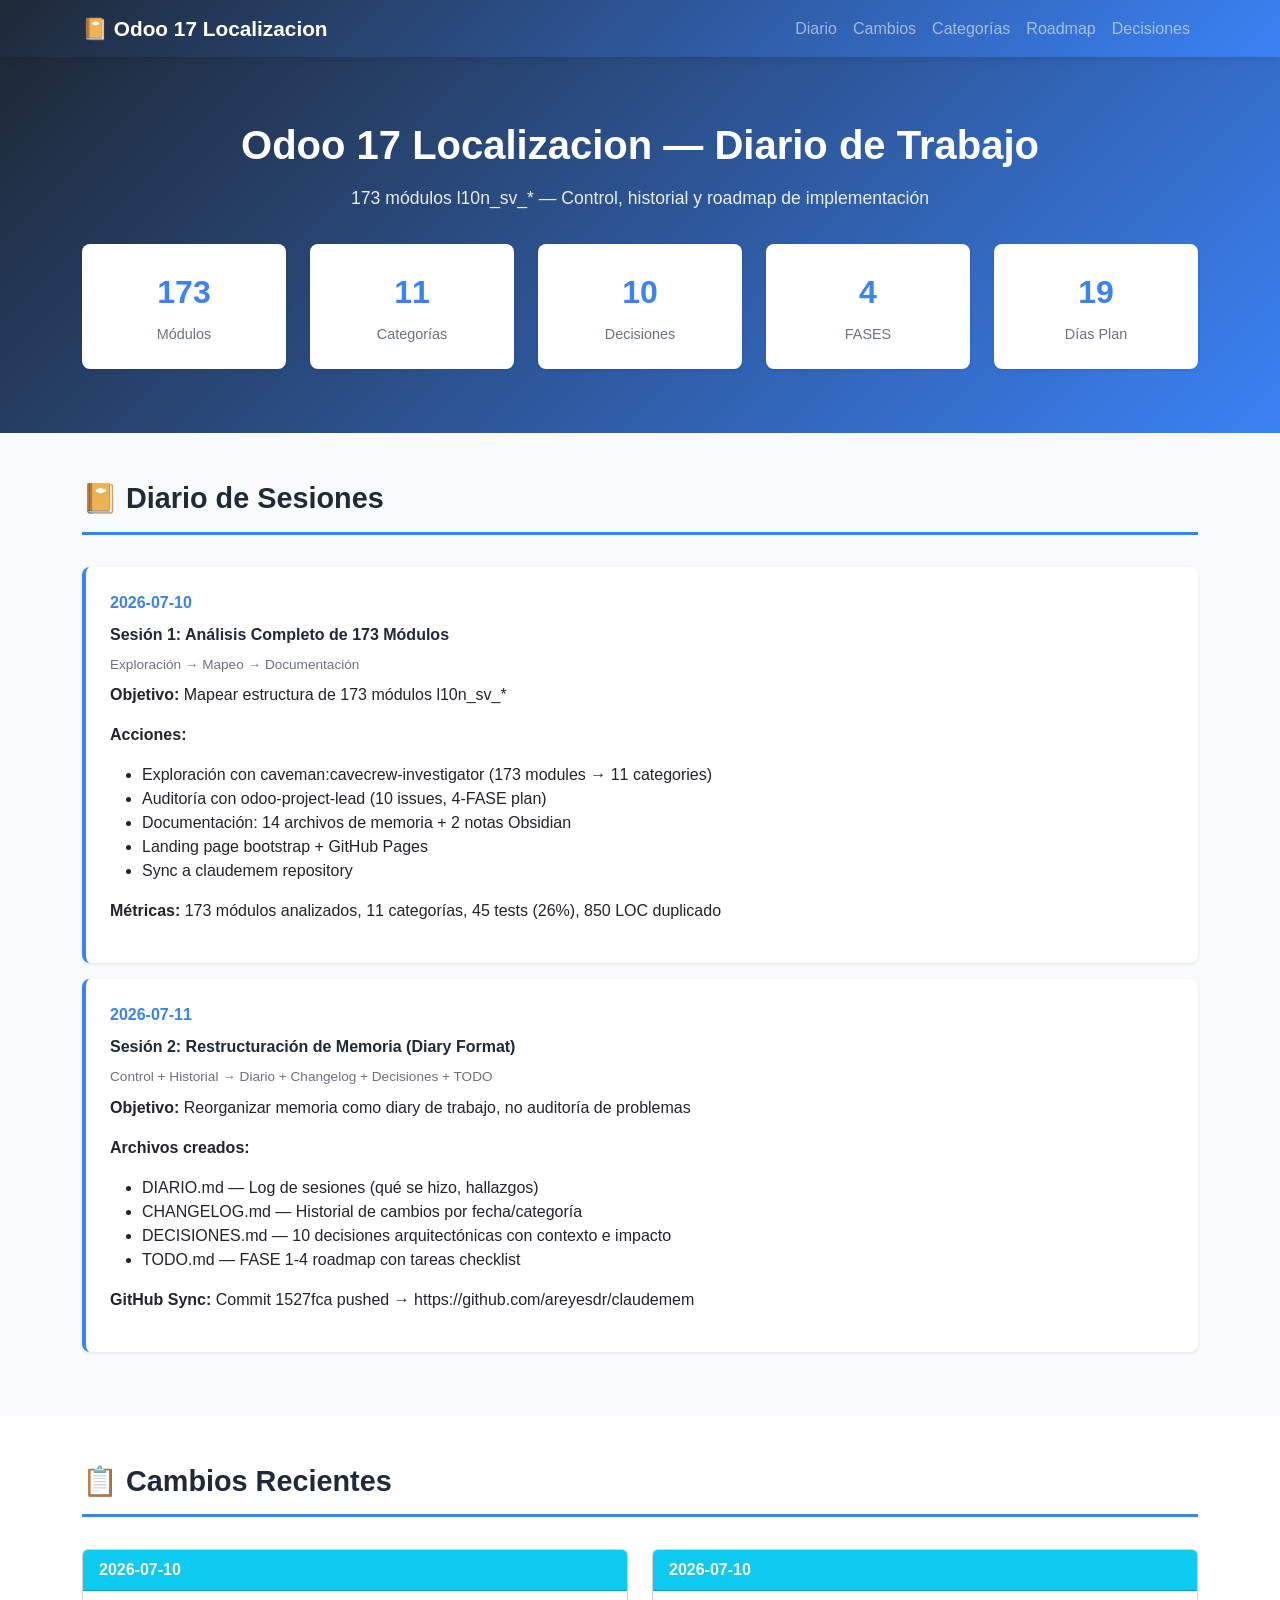
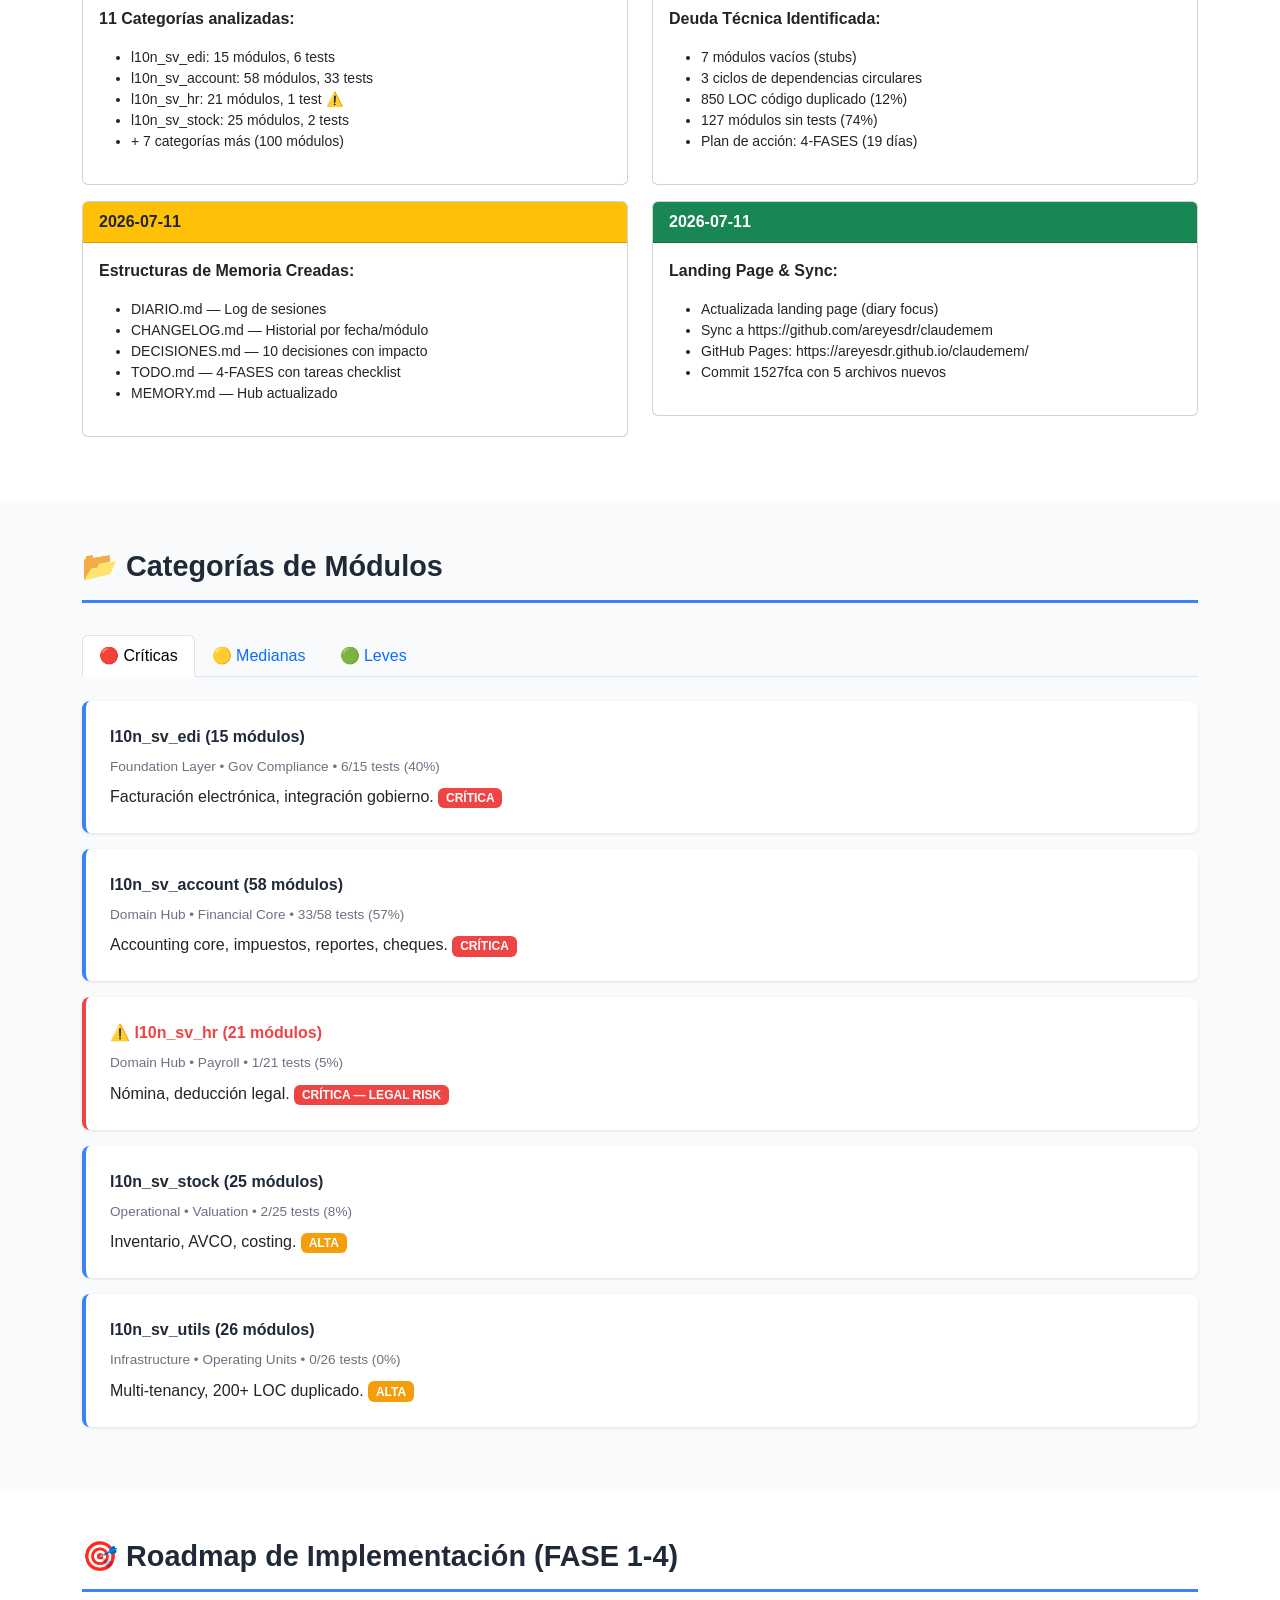
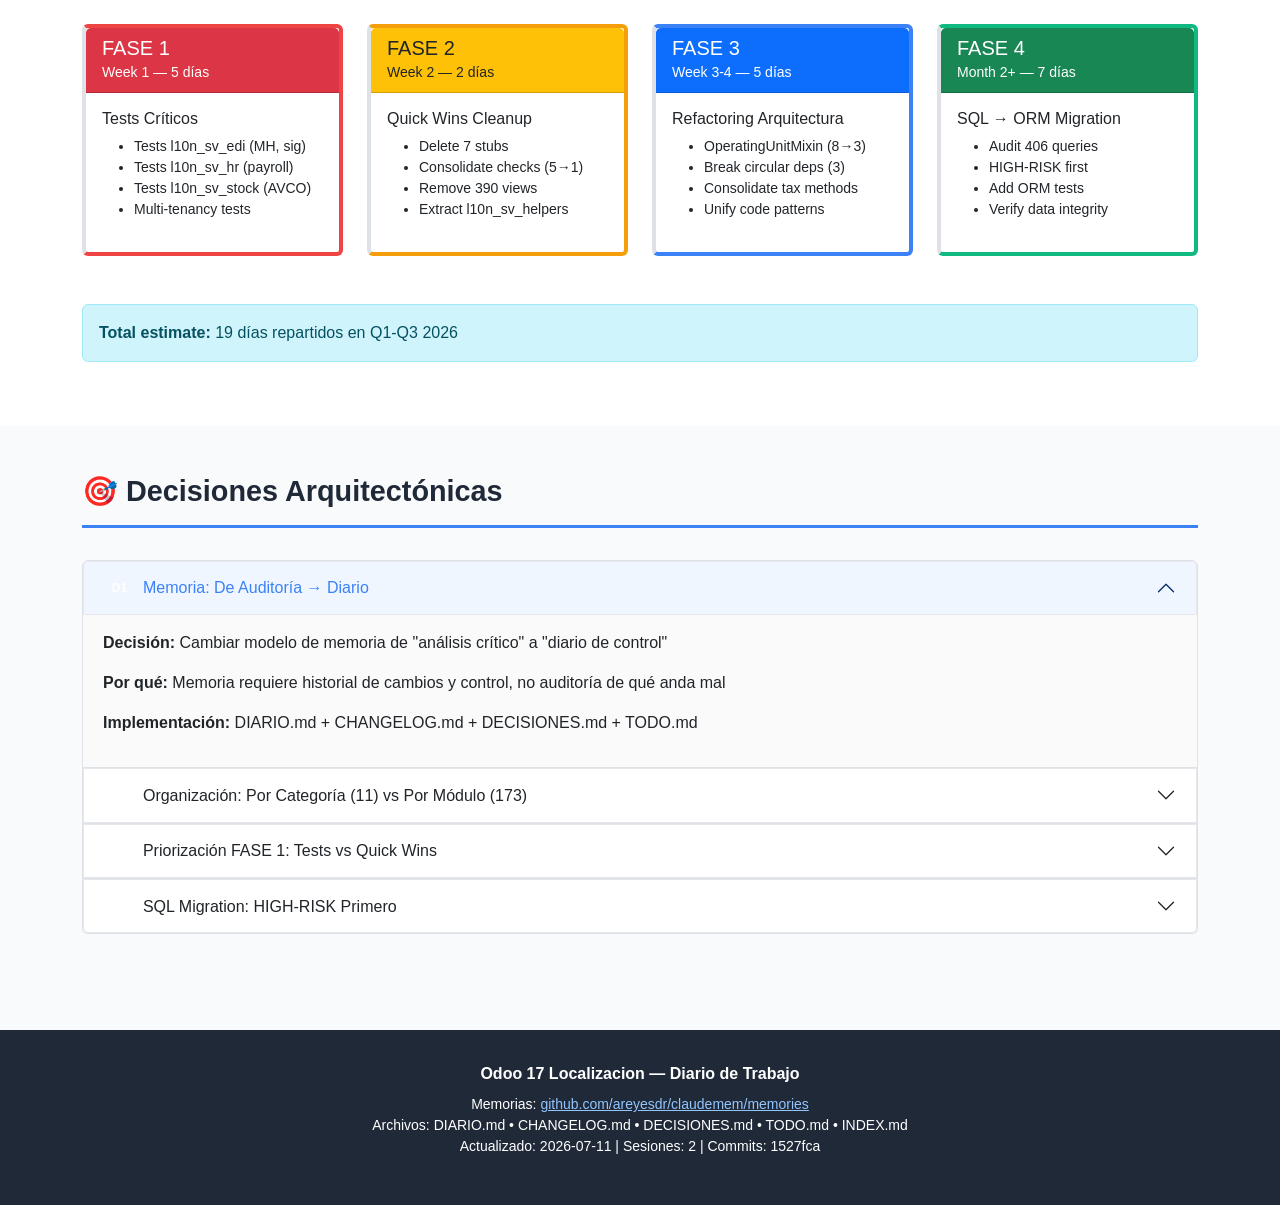
==== commit 1462c7a3: "Updated landing page: diary/control focus instead of audit/critical - Restructured sections: Diario " ====
--- a/docs/index.html
+++ b/docs/index.html
@@ -3,7 +3,7 @@
 <head>
     <meta charset="UTF-8">
     <meta name="viewport" content="width=device-width, initial-scale=1.0">
-    <title>Odoo 17 Localizacion — Análisis de Módulos</title>
+    <title>Odoo 17 Localizacion — Diario de Trabajo</title>
     <link href="https://cdn.jsdelivr.net/npm/bootstrap@5.3.0/dist/css/bootstrap.min.css" rel="stylesheet">
     <style>
         :root {
@@ -136,6 +136,29 @@
             font-size: 0.85rem;
             color: #6b7280;
         }
+        .log-entry {
+            background: white;
+            border-left: 4px solid var(--secondary);
+            padding: 1.5rem;
+            border-radius: 8px;
+            margin-bottom: 1rem;
+            box-shadow: 0 1px 3px rgba(0,0,0,0.1);
+        }
+        .log-date {
+            font-weight: 700;
+            color: var(--secondary);
+            margin-bottom: 0.5rem;
+        }
+        .log-title {
+            font-weight: 600;
+            color: var(--primary);
+            margin-bottom: 0.5rem;
+        }
+        .log-meta {
+            font-size: 0.85rem;
+            color: #6b7280;
+            margin-bottom: 0.5rem;
+        }
         .footer {
             background: var(--primary);
             color: white;
@@ -165,17 +188,17 @@
     <!-- NAVBAR -->
     <nav class="navbar navbar-expand-lg navbar-dark sticky-top">
         <div class="container">
-            <a class="navbar-brand" href="#home">📦 Odoo 17 Localizacion</a>
+            <a class="navbar-brand" href="#home">📔 Odoo 17 Localizacion</a>
             <button class="navbar-toggler" type="button" data-bs-toggle="collapse" data-bs-target="#navbarNav">
                 <span class="navbar-toggler-icon"></span>
             </button>
             <div class="collapse navbar-collapse" id="navbarNav">
                 <ul class="navbar-nav ms-auto">
-                    <li class="nav-item"><a class="nav-link" href="#overview">Visión General</a></li>
+                    <li class="nav-item"><a class="nav-link" href="#diario">Diario</a></li>
+                    <li class="nav-item"><a class="nav-link" href="#cambios">Cambios</a></li>
                     <li class="nav-item"><a class="nav-link" href="#categorias">Categorías</a></li>
-                    <li class="nav-item"><a class="nav-link" href="#deuda">Deuda Técnica</a></li>
                     <li class="nav-item"><a class="nav-link" href="#roadmap">Roadmap</a></li>
-                    <li class="nav-item"><a class="nav-link" href="#search">Búsqueda</a></li>
+                    <li class="nav-item"><a class="nav-link" href="#decisiones">Decisiones</a></li>
                 </ul>
             </div>
         </div>
@@ -184,8 +207,8 @@
     <!-- HERO SECTION -->
     <div class="hero" id="home">
         <div class="container">
-            <h1>Análisis Completo de Localización Odoo 17</h1>
-            <p>173 módulos l10n_sv_* auditados y organizados por categoría</p>
+            <h1>Odoo 17 Localizacion — Diario de Trabajo</h1>
+            <p>173 módulos l10n_sv_* — Control, historial y roadmap de implementación</p>
 
             <div class="stats">
                 <div class="stat-card">
@@ -197,71 +220,125 @@
                     <div class="stat-label">Categorías</div>
                 </div>
                 <div class="stat-card">
-                    <div class="stat-number">45</div>
-                    <div class="stat-label">Tests</div>
+                    <div class="stat-number">10</div>
+                    <div class="stat-label">Decisiones</div>
                 </div>
                 <div class="stat-card">
-                    <div class="stat-number">26%</div>
-                    <div class="stat-label">Coverage</div>
+                    <div class="stat-number">4</div>
+                    <div class="stat-label">FASES</div>
                 </div>
                 <div class="stat-card">
-                    <div class="stat-number">16-17</div>
+                    <div class="stat-number">19</div>
                     <div class="stat-label">Días Plan</div>
                 </div>
             </div>
         </div>
     </div>
 
-    <!-- OVERVIEW SECTION -->
-    <section class="section" id="overview">
-        <div class="container">
-            <h2 class="section-title">📊 Visión General</h2>
+    <!-- DIARIO SECTION -->
+    <section class="section" id="diario">
+        <div class="container">
+            <h2 class="section-title">📔 Diario de Sesiones</h2>
+
+            <div class="log-entry">
+                <div class="log-date">2026-07-10</div>
+                <div class="log-title">Sesión 1: Análisis Completo de 173 Módulos</div>
+                <div class="log-meta">Exploración → Mapeo → Documentación</div>
+                <div class="mt-2">
+                    <p><strong>Objetivo:</strong> Mapear estructura de 173 módulos l10n_sv_*</p>
+                    <p><strong>Acciones:</strong></p>
+                    <ul>
+                        <li>Exploración con caveman:cavecrew-investigator (173 modules → 11 categories)</li>
+                        <li>Auditoría con odoo-project-lead (10 issues, 4-FASE plan)</li>
+                        <li>Documentación: 14 archivos de memoria + 2 notas Obsidian</li>
+                        <li>Landing page bootstrap + GitHub Pages</li>
+                        <li>Sync a claudemem repository</li>
+                    </ul>
+                    <p><strong>Métricas:</strong> 173 módulos analizados, 11 categorías, 45 tests (26%), 850 LOC duplicado</p>
+                </div>
+            </div>
+
+            <div class="log-entry">
+                <div class="log-date">2026-07-11</div>
+                <div class="log-title">Sesión 2: Restructuración de Memoria (Diary Format)</div>
+                <div class="log-meta">Control + Historial → Diario + Changelog + Decisiones + TODO</div>
+                <div class="mt-2">
+                    <p><strong>Objetivo:</strong> Reorganizar memoria como diary de trabajo, no auditoría de problemas</p>
+                    <p><strong>Archivos creados:</strong></p>
+                    <ul>
+                        <li>DIARIO.md — Log de sesiones (qué se hizo, hallazgos)</li>
+                        <li>CHANGELOG.md — Historial de cambios por fecha/categoría</li>
+                        <li>DECISIONES.md — 10 decisiones arquitectónicas con contexto e impacto</li>
+                        <li>TODO.md — FASE 1-4 roadmap con tareas checklist</li>
+                    </ul>
+                    <p><strong>GitHub Sync:</strong> Commit 1527fca pushed → https://github.com/areyesdr/claudemem</p>
+                </div>
+            </div>
+        </div>
+    </section>
+
+    <!-- CAMBIOS SECTION -->
+    <section class="section bg-white" id="cambios">
+        <div class="container">
+            <h2 class="section-title">📋 Cambios Recientes</h2>
 
             <div class="row">
-                <div class="col-md-6 mb-4">
-                    <div class="card h-100">
-                        <div class="card-header bg-danger text-white">
-                            <h5 class="mb-0">🔴 Problemas Críticos</h5>
-                        </div>
-                        <div class="card-body">
-                            <ul class="list-unstyled">
-                                <li class="mb-2"><strong>l10n_sv_hr:</strong> 1 test en hub payroll (9 deps) — LEGAL RISK</li>
-                                <li class="mb-2"><strong>Tax reporting:</strong> 14 módulos interdependientes, ciclos circulares</li>
-                                <li class="mb-2"><strong>Operating units:</strong> 8 módulos, 200+ LOC duplicado</li>
-                                <li class="mb-2"><strong>Check printing:</strong> 5 variantes, consolidation candidate</li>
-                                <li><strong>Empty modules:</strong> 7 stubs sin funcionalidad</li>
-                            </ul>
-                        </div>
-                    </div>
-                </div>
-                <div class="col-md-6 mb-4">
-                    <div class="card h-100">
-                        <div class="card-header bg-success text-white">
-                            <h5 class="mb-0">✅ Oportunidades Quick Wins</h5>
-                        </div>
-                        <div class="card-body">
-                            <table class="table table-sm">
-                                <tr>
-                                    <td><strong>Delete stubs</strong></td>
-                                    <td><span class="badge bg-success">1h</span></td>
-                                </tr>
-                                <tr>
-                                    <td><strong>Consolidate checks</strong></td>
-                                    <td><span class="badge bg-success">4h</span></td>
-                                </tr>
-                                <tr>
-                                    <td><strong>Remove empty views</strong></td>
-                                    <td><span class="badge bg-success">6h</span></td>
-                                </tr>
-                                <tr>
-                                    <td><strong>Create helpers</strong></td>
-                                    <td><span class="badge bg-success">3h</span></td>
-                                </tr>
-                                <tr class="fw-bold">
-                                    <td>Total</td>
-                                    <td><span class="badge bg-warning">14 horas</span></td>
-                                </tr>
-                            </table>
+                <div class="col-md-6 mb-3">
+                    <div class="card">
+                        <div class="card-header fw-bold bg-info text-white">2026-07-10</div>
+                        <div class="card-body">
+                            <p><strong>11 Categorías analizadas:</strong></p>
+                            <ul class="small">
+                                <li>l10n_sv_edi: 15 módulos, 6 tests</li>
+                                <li>l10n_sv_account: 58 módulos, 33 tests</li>
+                                <li>l10n_sv_hr: 21 módulos, 1 test ⚠️</li>
+                                <li>l10n_sv_stock: 25 módulos, 2 tests</li>
+                                <li>+ 7 categorías más (100 módulos)</li>
+                            </ul>
+                        </div>
+                    </div>
+                </div>
+                <div class="col-md-6 mb-3">
+                    <div class="card">
+                        <div class="card-header fw-bold bg-info text-white">2026-07-10</div>
+                        <div class="card-body">
+                            <p><strong>Deuda Técnica Identificada:</strong></p>
+                            <ul class="small">
+                                <li>7 módulos vacíos (stubs)</li>
+                                <li>3 ciclos de dependencias circulares</li>
+                                <li>850 LOC código duplicado (12%)</li>
+                                <li>127 módulos sin tests (74%)</li>
+                                <li>Plan de acción: 4-FASES (19 días)</li>
+                            </ul>
+                        </div>
+                    </div>
+                </div>
+                <div class="col-md-6 mb-3">
+                    <div class="card">
+                        <div class="card-header fw-bold bg-warning text-dark">2026-07-11</div>
+                        <div class="card-body">
+                            <p><strong>Estructuras de Memoria Creadas:</strong></p>
+                            <ul class="small">
+                                <li>DIARIO.md — Log de sesiones</li>
+                                <li>CHANGELOG.md — Historial por fecha/módulo</li>
+                                <li>DECISIONES.md — 10 decisiones con impacto</li>
+                                <li>TODO.md — 4-FASES con tareas checklist</li>
+                                <li>MEMORY.md — Hub actualizado</li>
+                            </ul>
+                        </div>
+                    </div>
+                </div>
+                <div class="col-md-6 mb-3">
+                    <div class="card">
+                        <div class="card-header fw-bold bg-success text-white">2026-07-11</div>
+                        <div class="card-body">
+                            <p><strong>Landing Page & Sync:</strong></p>
+                            <ul class="small">
+                                <li>Actualizada landing page (diary focus)</li>
+                                <li>Sync a https://github.com/areyesdr/claudemem</li>
+                                <li>GitHub Pages: https://areyesdr.github.io/claudemem/</li>
+                                <li>Commit 1527fca con 5 archivos nuevos</li>
+                            </ul>
                         </div>
                     </div>
                 </div>
@@ -270,7 +347,7 @@
     </section>
 
     <!-- CATEGORIAS SECTION -->
-    <section class="section bg-white" id="categorias">
+    <section class="section" id="categorias">
         <div class="container">
             <h2 class="section-title">📂 Categorías de Módulos</h2>
 
@@ -357,128 +434,10 @@
         </div>
     </section>
 
-    <!-- DEUDA TECNICA SECTION -->
-    <section class="section" id="deuda">
-        <div class="container">
-            <h2 class="section-title">⚡ Deuda Técnica Identificada</h2>
-
-            <div class="accordion" id="debtAccordion">
-                <div class="accordion-item">
-                    <h2 class="accordion-header">
-                        <button class="accordion-button" type="button" data-bs-toggle="collapse" data-bs-target="#debt1">
-                            <span class="badge badge-critical me-2">P0</span> Módulos Vacíos (7 stubs)
-                        </button>
-                    </h2>
-                    <div id="debt1" class="accordion-collapse collapse show" data-bs-parent="#debtAccordion">
-                        <div class="accordion-body">
-                            <p><strong>Problema:</strong> 7 módulos sin funcionalidad real.</p>
-                            <table class="table">
-                                <thead>
-                                    <tr>
-                                        <th>Módulo</th>
-                                        <th>Python</th>
-                                        <th>Acción</th>
-                                    </tr>
-                                </thead>
-                                <tbody>
-                                    <tr><td>sale_access_right</td><td>0</td><td>DELETE</td></tr>
-                                    <tr><td>l10n_sv_edi_attachment_downloader</td><td>0</td><td>DELETE</td></tr>
-                                    <tr><td>l10n_sv_pos_invoice</td><td>0</td><td>DELETE</td></tr>
-                                    <tr><td>account_move_change_account</td><td>0</td><td>DELETE</td></tr>
-                                    <tr><td>account_move_change_dates</td><td>1</td><td>DELETE</td></tr>
-                                    <tr><td>pos_discount_validation</td><td>minimal</td><td>DELETE</td></tr>
-                                    <tr><td>config_utils_for_sv</td><td>0</td><td>DELETE</td></tr>
-                                </tbody>
-                            </table>
-                            <p class="mt-3"><strong>Effort:</strong> 1 día | <strong>Impact:</strong> Dead code elimination</p>
-                        </div>
-                    </div>
-                </div>
-
-                <div class="accordion-item">
-                    <h2 class="accordion-header">
-                        <button class="accordion-button collapsed" type="button" data-bs-toggle="collapse" data-bs-target="#debt2">
-                            <span class="badge badge-critical me-2">P0</span> Test Coverage Crítica (127 módulos)
-                        </button>
-                    </h2>
-                    <div id="debt2" class="accordion-collapse collapse" data-bs-parent="#debtAccordion">
-                        <div class="accordion-body">
-                            <p><strong>Problema:</strong> 74% de módulos sin tests. Crítico en hubs.</p>
-                            <table class="table">
-                                <thead>
-                                    <tr>
-                                        <th>Módulo</th>
-                                        <th>Tests</th>
-                                        <th>Dependientes</th>
-                                        <th>Risk</th>
-                                    </tr>
-                                </thead>
-                                <tbody>
-                                    <tr><td><strong>l10n_sv_hr_payroll</strong></td><td>0</td><td>9</td><td><span class="critical">CRÍTICA</span></td></tr>
-                                    <tr><td><strong>reporte_impuestos_sv</strong></td><td>0</td><td>8</td><td><span class="critical">CRÍTICA</span></td></tr>
-                                    <tr><td><strong>l10n_sv_stock_valuation</strong></td><td>0</td><td>7</td><td>ALTA</td></tr>
-                                    <tr><td>l10n_sv_operating_unit</td><td>0</td><td>8</td><td>ALTA</td></tr>
-                                    <tr><td>l10n_sv_edi_format_sv</td><td>1</td><td>15</td><td>ALTA</td></tr>
-                                </tbody>
-                            </table>
-                            <p class="mt-3"><strong>Effort:</strong> 4-5 días | <strong>Impact:</strong> Legal/compliance protection</p>
-                        </div>
-                    </div>
-                </div>
-
-                <div class="accordion-item">
-                    <h2 class="accordion-header">
-                        <button class="accordion-button collapsed" type="button" data-bs-toggle="collapse" data-bs-target="#debt3">
-                            <span class="badge badge-high me-2">P1</span> Duplicación de Código (12%, 850 LOC)
-                        </button>
-                    </h2>
-                    <div id="debt3" class="accordion-collapse collapse" data-bs-parent="#debtAccordion">
-                        <div class="accordion-body">
-                            <table class="table">
-                                <thead>
-                                    <tr>
-                                        <th>Patrón</th>
-                                        <th>Módulos</th>
-                                        <th>LOC Dup</th>
-                                        <th>Fix</th>
-                                    </tr>
-                                </thead>
-                                <tbody>
-                                    <tr><td>Check printing variants</td><td>5</td><td>79</td><td>1 día</td></tr>
-                                    <tr><td>Operating unit domains</td><td>8</td><td>200</td><td>Mixin 3-5d</td></tr>
-                                    <tr><td>Tax report helpers</td><td>14</td><td>150</td><td>1 día</td></tr>
-                                    <tr><td>Stock valuation</td><td>6</td><td>120</td><td>2 días</td></tr>
-                                    <tr><td>EDI format templates</td><td>9</td><td>180</td><td>2 días</td></tr>
-                                </tbody>
-                            </table>
-                            <p class="mt-3"><strong>Effort:</strong> 5 días | <strong>Impact:</strong> Maintainability</p>
-                        </div>
-                    </div>
-                </div>
-
-                <div class="accordion-item">
-                    <h2 class="accordion-header">
-                        <button class="accordion-button collapsed" type="button" data-bs-toggle="collapse" data-bs-target="#debt4">
-                            <span class="badge badge-high me-2">P1</span> Dependencias Circulares (3 ciclos)
-                        </button>
-                    </h2>
-                    <div id="debt4" class="accordion-collapse collapse" data-bs-parent="#debtAccordion">
-                        <div class="accordion-body">
-                            <p><strong>Ciclo 1:</strong> reporte_impuestos ↔ impuestos_sugeridos ↔ valida_reporte</p>
-                            <p><strong>Ciclo 2:</strong> l10n_sv_stock_valuation ↔ account_valuation_sv</p>
-                            <p><strong>Ciclo 3:</strong> [otros]</p>
-                            <p class="mt-3"><strong>Effort:</strong> 3-5 días | <strong>Impact:</strong> Architecture stability</p>
-                        </div>
-                    </div>
-                </div>
-            </div>
-        </div>
-    </section>
-
     <!-- ROADMAP SECTION -->
     <section class="section bg-white" id="roadmap">
         <div class="container">
-            <h2 class="section-title">🎯 Roadmap de Implementación</h2>
+            <h2 class="section-title">🎯 Roadmap de Implementación (FASE 1-4)</h2>
 
             <div class="row">
                 <div class="col-md-3 mb-4">
@@ -488,12 +447,12 @@
                             <small>Week 1 — 5 días</small>
                         </div>
                         <div class="card-body">
-                            <h6>Tests Foundation</h6>
-                            <ul class="small">
-                                <li>Tests l10n_sv_edi</li>
-                                <li>Tests operating_unit</li>
-                                <li>Tests check_printing</li>
-                                <li>Integration tests</li>
+                            <h6>Tests Críticos</h6>
+                            <ul class="small">
+                                <li>Tests l10n_sv_edi (MH, sig)</li>
+                                <li>Tests l10n_sv_hr (payroll)</li>
+                                <li>Tests l10n_sv_stock (AVCO)</li>
+                                <li>Multi-tenancy tests</li>
                             </ul>
                         </div>
                     </div>
@@ -508,10 +467,10 @@
                         <div class="card-body">
                             <h6>Quick Wins Cleanup</h6>
                             <ul class="small">
-                                <li>Delete 7 stubs (1h)</li>
-                                <li>Consolidate checks (4h)</li>
-                                <li>Remove views (6h)</li>
-                                <li>Create helpers (3h)</li>
+                                <li>Delete 7 stubs</li>
+                                <li>Consolidate checks (5→1)</li>
+                                <li>Remove 390 views</li>
+                                <li>Extract l10n_sv_helpers</li>
                             </ul>
                         </div>
                     </div>
@@ -524,12 +483,12 @@
                             <small>Week 3-4 — 5 días</small>
                         </div>
                         <div class="card-body">
-                            <h6>Architecture Refactor</h6>
-                            <ul class="small">
-                                <li>OperatingUnitMixin</li>
-                                <li>Break circular deps</li>
-                                <li>Extract helpers</li>
-                                <li>Consolidate duplicates</li>
+                            <h6>Refactoring Arquitectura</h6>
+                            <ul class="small">
+                                <li>OperatingUnitMixin (8→3)</li>
+                                <li>Break circular deps (3)</li>
+                                <li>Consolidate tax methods</li>
+                                <li>Unify code patterns</li>
                             </ul>
                         </div>
                     </div>
@@ -539,7 +498,7 @@
                     <div class="card h-100 border-start border-4" style="border-color: #10b981;">
                         <div class="card-header bg-success text-white">
                             <h5 class="mb-0">FASE 4</h5>
-                            <small>Month 2+ — 5-7 días</small>
+                            <small>Month 2+ — 7 días</small>
                         </div>
                         <div class="card-body">
                             <h6>SQL → ORM Migration</h6>
@@ -547,7 +506,7 @@
                                 <li>Audit 406 queries</li>
                                 <li>HIGH-RISK first</li>
                                 <li>Add ORM tests</li>
-                                <li>Documentation</li>
+                                <li>Verify data integrity</li>
                             </ul>
                         </div>
                     </div>
@@ -555,74 +514,73 @@
             </div>
 
             <div class="alert alert-info mt-4">
-                <strong>Total estimate:</strong> 16-17 días repartidos en Q1-Q3 2026
+                <strong>Total estimate:</strong> 19 días repartidos en Q1-Q3 2026
             </div>
         </div>
     </section>
 
-    <!-- SEARCH SECTION -->
-    <section class="section" id="search">
-        <div class="container">
-            <h2 class="section-title">🔍 Búsqueda Rápida por Problema</h2>
-
-            <div class="row">
-                <div class="col-md-6 mb-3">
-                    <div class="card">
-                        <div class="card-header fw-bold">Payroll está roto</div>
-                        <div class="card-body">
-                            <p class="card-text small">Riesgo: CRITICAL (0 tests, legal)</p>
-                            <p class="card-text small">Ver: Categoría l10n_sv_hr</p>
-                            <p class="card-text small">Acción: FASE 1 — Agregar tests</p>
-                        </div>
-                    </div>
-                </div>
-                <div class="col-md-6 mb-3">
-                    <div class="card">
-                        <div class="card-header fw-bold">Valuación inconsistente</div>
-                        <div class="card-body">
-                            <p class="card-text small">Riesgo: Circular deps, 0 tests</p>
-                            <p class="card-text small">Ver: Categoría l10n_sv_stock</p>
-                            <p class="card-text small">Acción: FASE 1 — Tests + break deps</p>
-                        </div>
-                    </div>
-                </div>
-                <div class="col-md-6 mb-3">
-                    <div class="card">
-                        <div class="card-header fw-bold">Facturación EDI falla</div>
-                        <div class="card-body">
-                            <p class="card-text small">Riesgo: Gov compliance</p>
-                            <p class="card-text small">Ver: Categoría l10n_sv_edi</p>
-                            <p class="card-text small">Acción: FASE 1 — MH integration tests</p>
-                        </div>
-                    </div>
-                </div>
-                <div class="col-md-6 mb-3">
-                    <div class="card">
-                        <div class="card-header fw-bold">Data leakage multi-tenancy</div>
-                        <div class="card-body">
-                            <p class="card-text small">Riesgo: Security, 0 tests</p>
-                            <p class="card-text small">Ver: Categoría l10n_sv_utils</p>
-                            <p class="card-text small">Acción: FASE 1 — Multi-tenancy tests</p>
-                        </div>
-                    </div>
-                </div>
-                <div class="col-md-6 mb-3">
-                    <div class="card">
-                        <div class="card-header fw-bold">Código duplicado</div>
-                        <div class="card-body">
-                            <p class="card-text small">850 LOC duplicado (12%)</p>
-                            <p class="card-text small">Ver: Deuda Técnica → Duplicación</p>
-                            <p class="card-text small">Acción: FASE 2-3 — Consolidation</p>
-                        </div>
-                    </div>
-                </div>
-                <div class="col-md-6 mb-3">
-                    <div class="card">
-                        <div class="card-header fw-bold">No sé por dónde empezar</div>
-                        <div class="card-body">
-                            <p class="card-text small">Quick wins: 14 horas, bajo riesgo</p>
-                            <p class="card-text small">Ver: Roadmap → FASE 2</p>
-                            <p class="card-text small">Acción: Empieza eliminando stubs</p>
+    <!-- DECISIONES SECTION -->
+    <section class="section" id="decisiones">
+        <div class="container">
+            <h2 class="section-title">🎯 Decisiones Arquitectónicas</h2>
+
+            <div class="accordion" id="decisionsAccordion">
+                <div class="accordion-item">
+                    <h2 class="accordion-header">
+                        <button class="accordion-button" type="button" data-bs-toggle="collapse" data-bs-target="#dec1">
+                            <span class="badge badge-primary me-2">D1</span> Memoria: De Auditoría → Diario
+                        </button>
+                    </h2>
+                    <div id="dec1" class="accordion-collapse collapse show" data-bs-parent="#decisionsAccordion">
+                        <div class="accordion-body">
+                            <p><strong>Decisión:</strong> Cambiar modelo de memoria de "análisis crítico" a "diario de control"</p>
+                            <p><strong>Por qué:</strong> Memoria requiere historial de cambios y control, no auditoría de qué anda mal</p>
+                            <p><strong>Implementación:</strong> DIARIO.md + CHANGELOG.md + DECISIONES.md + TODO.md</p>
+                        </div>
+                    </div>
+                </div>
+
+                <div class="accordion-item">
+                    <h2 class="accordion-header">
+                        <button class="accordion-button collapsed" type="button" data-bs-toggle="collapse" data-bs-target="#dec2">
+                            <span class="badge badge-primary me-2">D2</span> Organización: Por Categoría (11) vs Por Módulo (173)
+                        </button>
+                    </h2>
+                    <div id="dec2" class="accordion-collapse collapse" data-bs-parent="#decisionsAccordion">
+                        <div class="accordion-body">
+                            <p><strong>Decisión:</strong> Crear 11 archivos por categoría en lugar de 173 por módulo</p>
+                            <p><strong>Alternativa rechazada:</strong> 173 módulos individuales (ruido excesivo)</p>
+                            <p><strong>Beneficio:</strong> Fácil de navegar, granularidad correcta, escalable</p>
+                        </div>
+                    </div>
+                </div>
+
+                <div class="accordion-item">
+                    <h2 class="accordion-header">
+                        <button class="accordion-button collapsed" type="button" data-bs-toggle="collapse" data-bs-target="#dec3">
+                            <span class="badge badge-primary me-2">D3</span> Priorización FASE 1: Tests vs Quick Wins
+                        </button>
+                    </h2>
+                    <div id="dec3" class="accordion-collapse collapse" data-bs-parent="#decisionsAccordion">
+                        <div class="accordion-body">
+                            <p><strong>Decisión:</strong> FASE 1 = Tests en hubs críticos, NO quick wins</p>
+                            <p><strong>Por qué:</strong> Riesgo legal (payroll, compliance) > deuda técnica cosmética</p>
+                            <p><strong>Orden:</strong> FASE 1 tests → FASE 2 quick wins → FASE 3 refactor → FASE 4 SQL</p>
+                        </div>
+                    </div>
+                </div>
+
+                <div class="accordion-item">
+                    <h2 class="accordion-header">
+                        <button class="accordion-button collapsed" type="button" data-bs-toggle="collapse" data-bs-target="#dec4">
+                            <span class="badge badge-primary me-2">D4</span> SQL Migration: HIGH-RISK Primero
+                        </button>
+                    </h2>
+                    <div id="dec4" class="accordion-collapse collapse" data-bs-parent="#decisionsAccordion">
+                        <div class="accordion-body">
+                            <p><strong>Decisión:</strong> Migrar HIGH-RISK (account_move, stock) antes que LOW-RISK</p>
+                            <p><strong>Alternativa rechazada:</strong> LOW→HIGH (bajo impacto primero)</p>
+                            <p><strong>Motivo:</strong> Financial data corruption > low-risk cleanup</p>
                         </div>
                     </div>
                 </div>
@@ -633,13 +591,18 @@
     <!-- FOOTER -->
     <footer class="footer">
         <div class="container">
-            <p class="mb-2"><strong>Odoo 17 Localizacion Analysis</strong></p>
+            <p class="mb-2"><strong>Odoo 17 Localizacion — Diario de Trabajo</strong></p>
             <p class="small mb-0">
-                Análisis generado: 2026-07-10 | Memorias:
-                <a href="https://github.com/areyesdr/claudemem" style="color: #93c5fd;">github.com/areyesdr/claudemem</a>
+                Memorias:
+                <a href="https://github.com/areyesdr/claudemem/tree/main/memories" style="color: #93c5fd;">
+                    github.com/areyesdr/claudemem/memories
+                </a>
+            </p>
+            <p class="small mb-0">
+                Archivos: DIARIO.md • CHANGELOG.md • DECISIONES.md • TODO.md • INDEX.md
             </p>
             <p class="small">
-                Generado por caveman:cavecrew-investigator + odoo-project-lead
+                Actualizado: 2026-07-11 | Sesiones: 2 | Commits: 1527fca
             </p>
         </div>
     </footer>
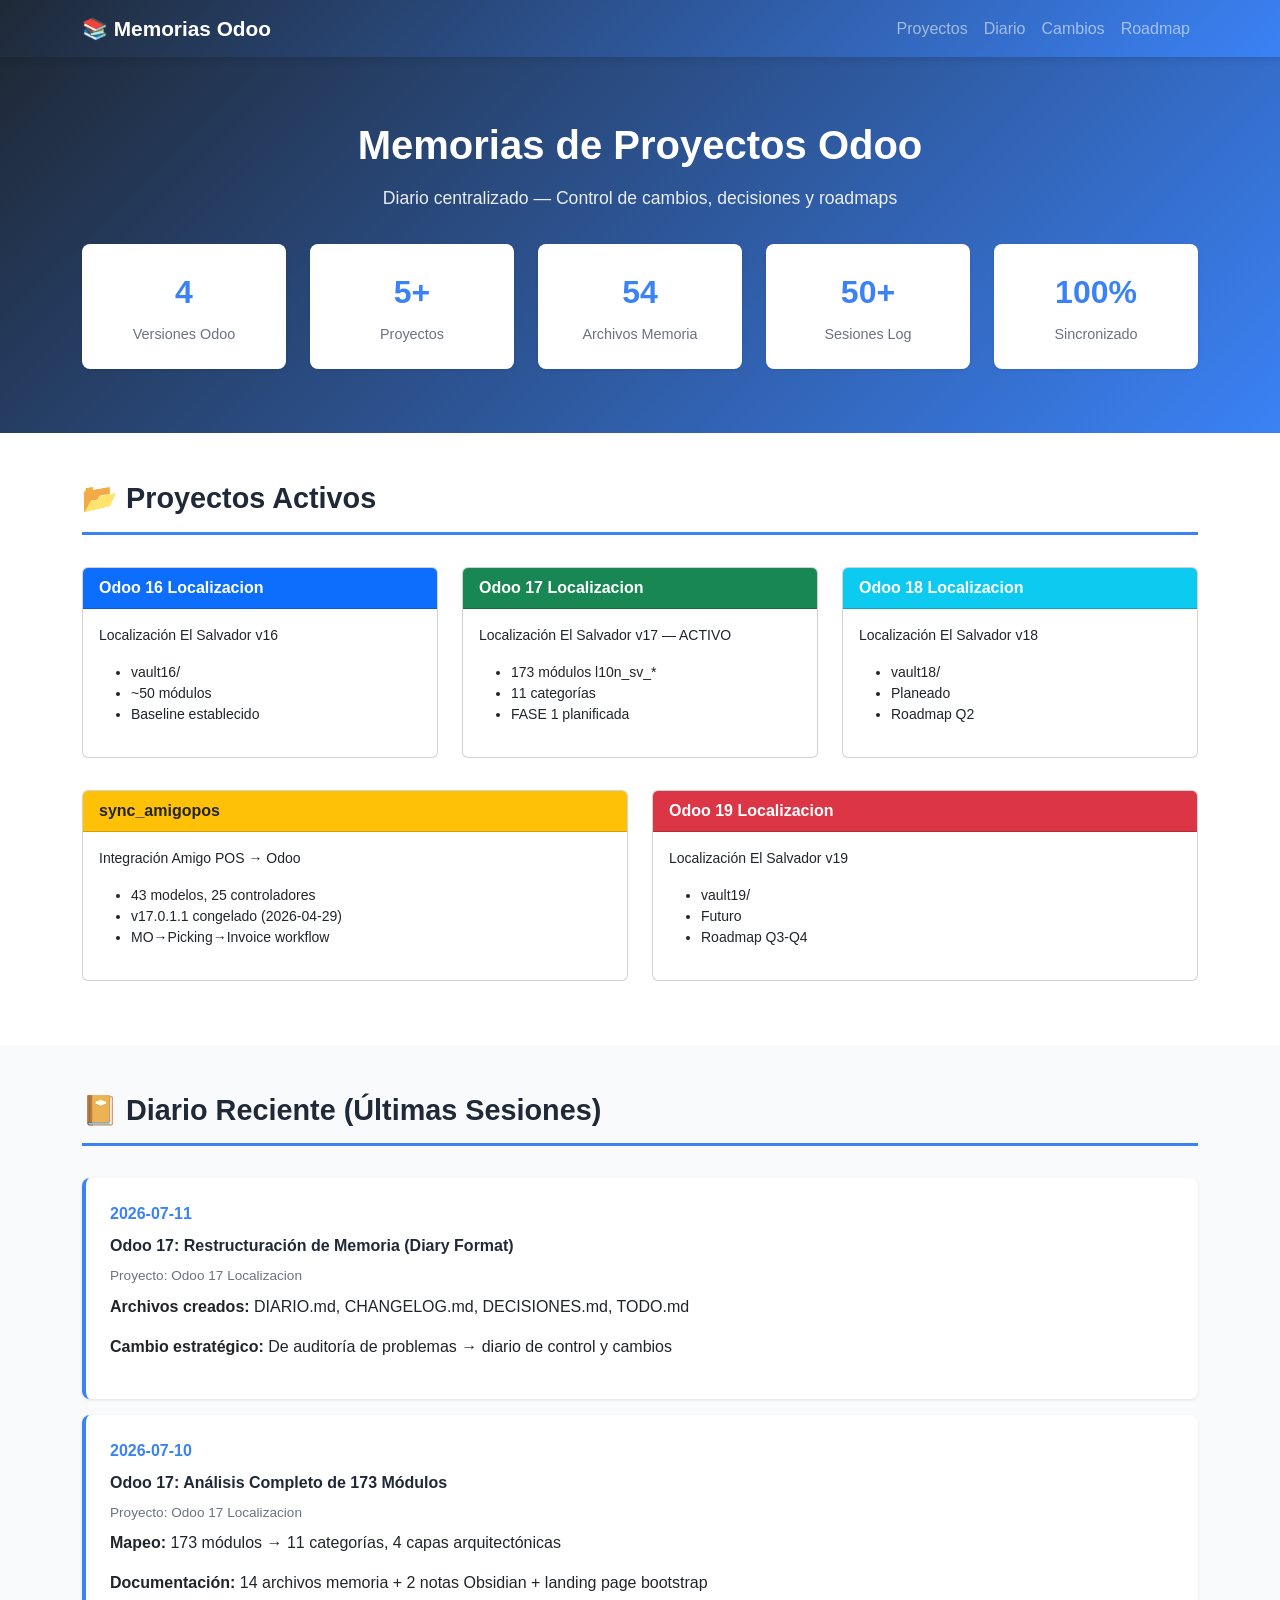
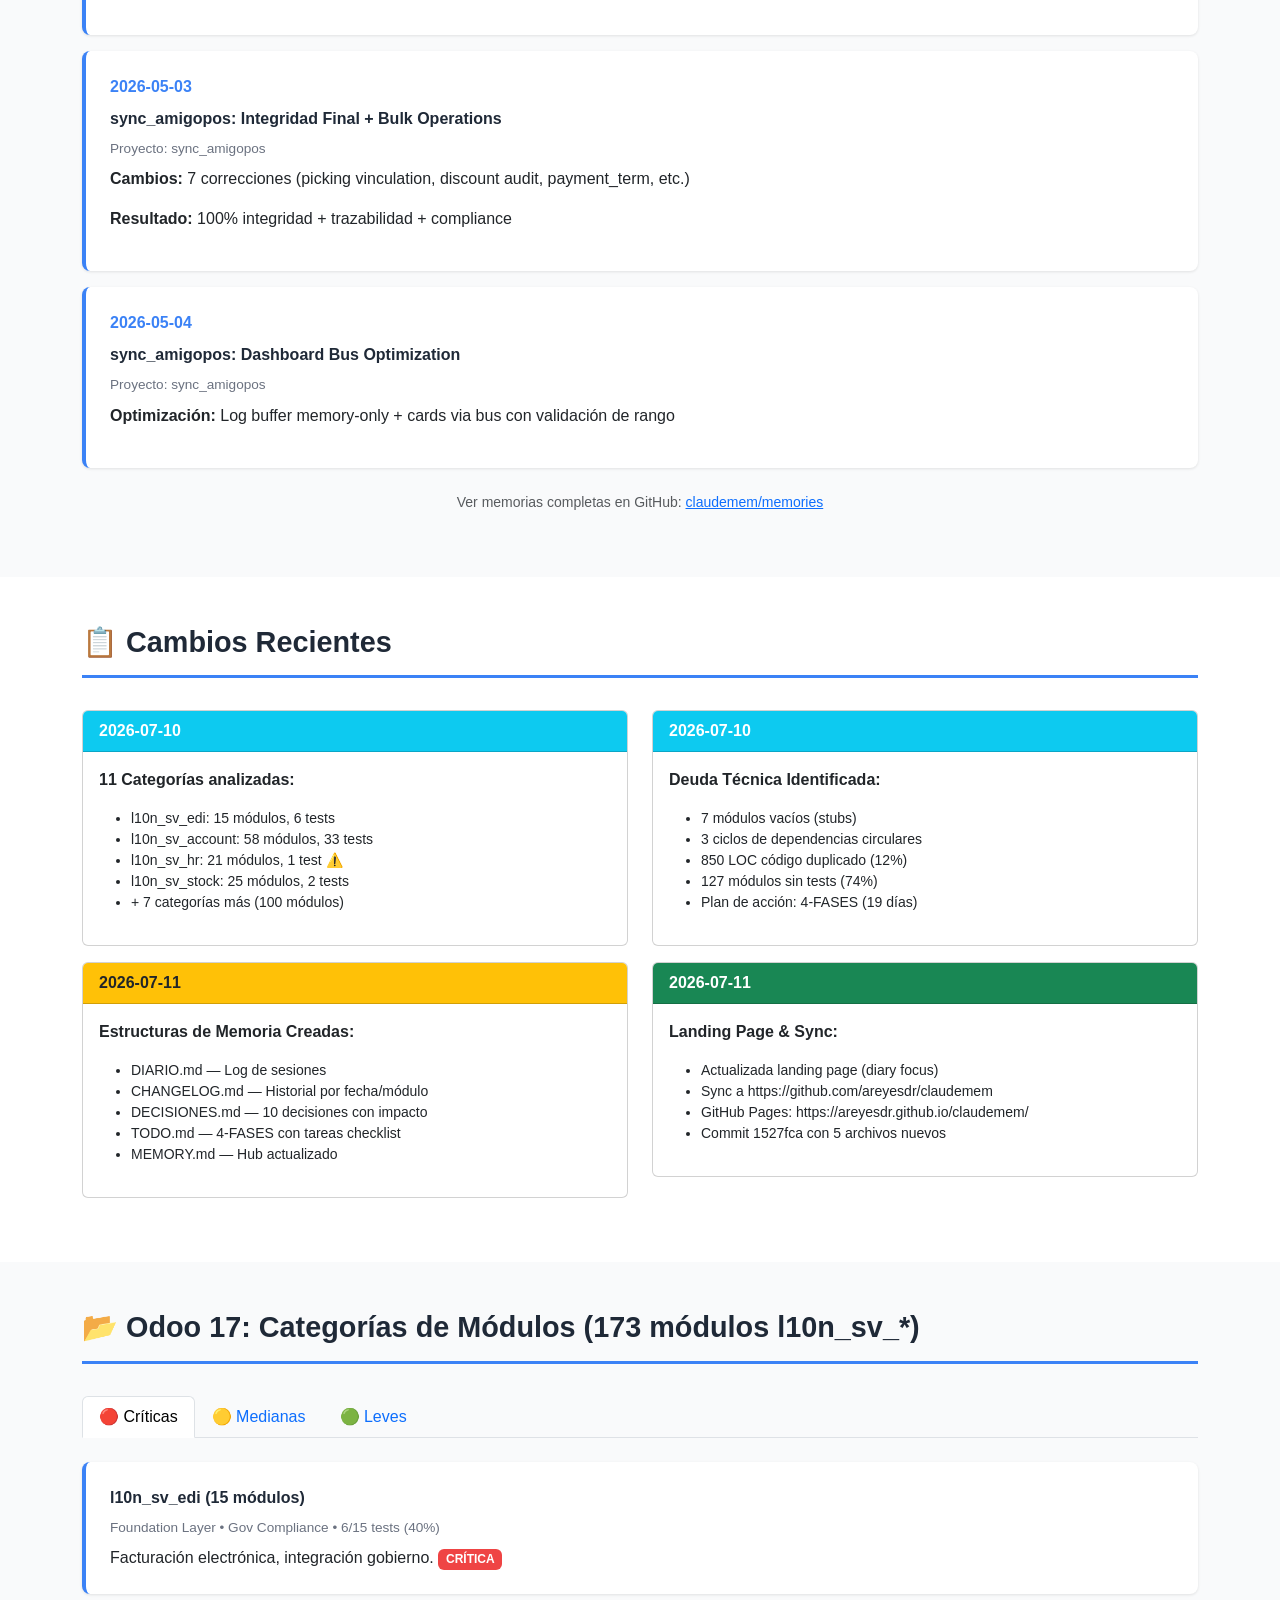
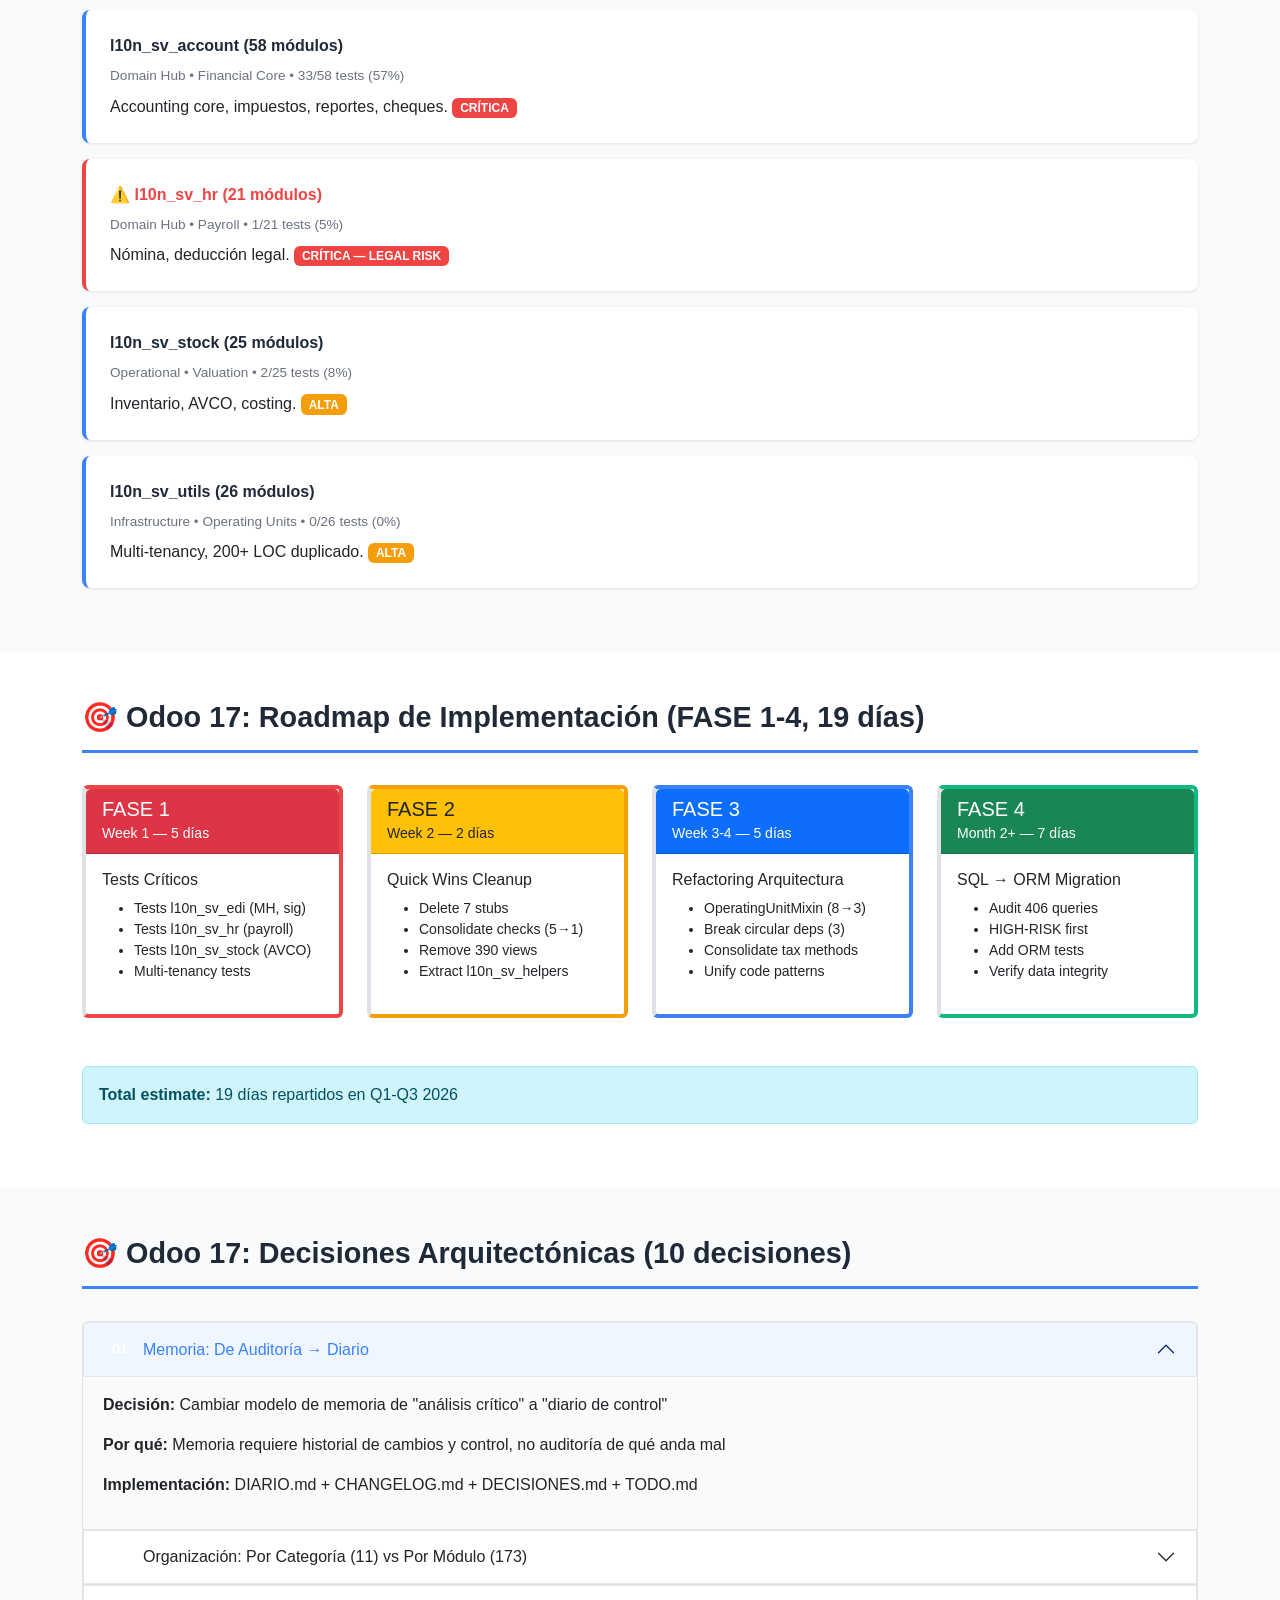
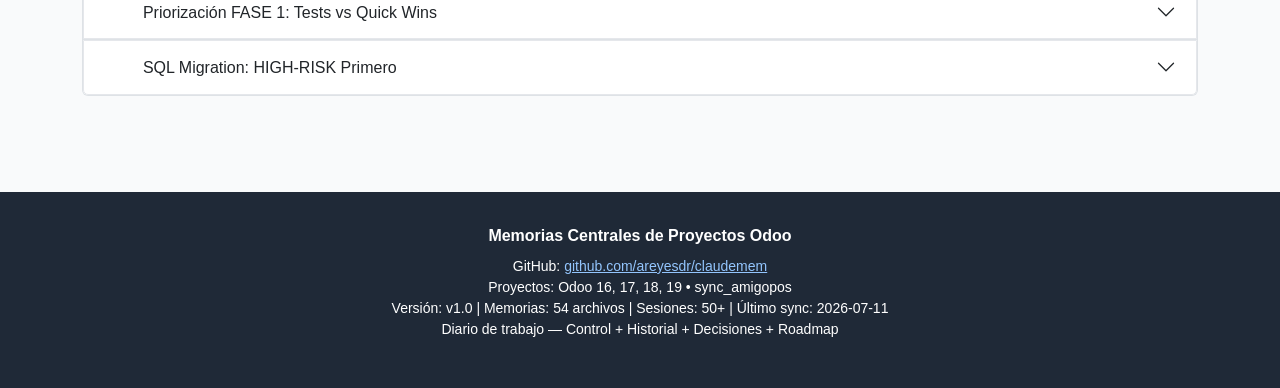
==== commit ea35fcab: "Landing page: Multi-project focus (Odoo 16-19, sync_amigopos) - Renamed: 'Odoo 17 Localizacion' → 'M" ====
--- a/docs/index.html
+++ b/docs/index.html
@@ -3,7 +3,7 @@
 <head>
     <meta charset="UTF-8">
     <meta name="viewport" content="width=device-width, initial-scale=1.0">
-    <title>Odoo 17 Localizacion — Diario de Trabajo</title>
+    <title>Proyectos Odoo — Memorias Centrales</title>
     <link href="https://cdn.jsdelivr.net/npm/bootstrap@5.3.0/dist/css/bootstrap.min.css" rel="stylesheet">
     <style>
         :root {
@@ -188,17 +188,16 @@
     <!-- NAVBAR -->
     <nav class="navbar navbar-expand-lg navbar-dark sticky-top">
         <div class="container">
-            <a class="navbar-brand" href="#home">📔 Odoo 17 Localizacion</a>
+            <a class="navbar-brand" href="#home">📚 Memorias Odoo</a>
             <button class="navbar-toggler" type="button" data-bs-toggle="collapse" data-bs-target="#navbarNav">
                 <span class="navbar-toggler-icon"></span>
             </button>
             <div class="collapse navbar-collapse" id="navbarNav">
                 <ul class="navbar-nav ms-auto">
+                    <li class="nav-item"><a class="nav-link" href="#proyectos">Proyectos</a></li>
                     <li class="nav-item"><a class="nav-link" href="#diario">Diario</a></li>
                     <li class="nav-item"><a class="nav-link" href="#cambios">Cambios</a></li>
-                    <li class="nav-item"><a class="nav-link" href="#categorias">Categorías</a></li>
                     <li class="nav-item"><a class="nav-link" href="#roadmap">Roadmap</a></li>
-                    <li class="nav-item"><a class="nav-link" href="#decisiones">Decisiones</a></li>
                 </ul>
             </div>
         </div>
@@ -207,72 +206,162 @@
     <!-- HERO SECTION -->
     <div class="hero" id="home">
         <div class="container">
-            <h1>Odoo 17 Localizacion — Diario de Trabajo</h1>
-            <p>173 módulos l10n_sv_* — Control, historial y roadmap de implementación</p>
+            <h1>Memorias de Proyectos Odoo</h1>
+            <p>Diario centralizado — Control de cambios, decisiones y roadmaps</p>
 
             <div class="stats">
                 <div class="stat-card">
-                    <div class="stat-number">173</div>
-                    <div class="stat-label">Módulos</div>
+                    <div class="stat-number">4</div>
+                    <div class="stat-label">Versiones Odoo</div>
                 </div>
                 <div class="stat-card">
-                    <div class="stat-number">11</div>
-                    <div class="stat-label">Categorías</div>
+                    <div class="stat-number">5+</div>
+                    <div class="stat-label">Proyectos</div>
                 </div>
                 <div class="stat-card">
-                    <div class="stat-number">10</div>
-                    <div class="stat-label">Decisiones</div>
+                    <div class="stat-number">54</div>
+                    <div class="stat-label">Archivos Memoria</div>
                 </div>
                 <div class="stat-card">
-                    <div class="stat-number">4</div>
-                    <div class="stat-label">FASES</div>
+                    <div class="stat-number">50+</div>
+                    <div class="stat-label">Sesiones Log</div>
                 </div>
                 <div class="stat-card">
-                    <div class="stat-number">19</div>
-                    <div class="stat-label">Días Plan</div>
+                    <div class="stat-number">100%</div>
+                    <div class="stat-label">Sincronizado</div>
                 </div>
             </div>
         </div>
     </div>
+
+    <!-- PROYECTOS SECTION -->
+    <section class="section bg-white" id="proyectos">
+        <div class="container">
+            <h2 class="section-title">📂 Proyectos Activos</h2>
+
+            <div class="row">
+                <div class="col-md-4 mb-3">
+                    <div class="card h-100">
+                        <div class="card-header bg-primary text-white fw-bold">Odoo 16 Localizacion</div>
+                        <div class="card-body">
+                            <p class="small">Localización El Salvador v16</p>
+                            <ul class="small">
+                                <li>vault16/</li>
+                                <li>~50 módulos</li>
+                                <li>Baseline establecido</li>
+                            </ul>
+                        </div>
+                    </div>
+                </div>
+                <div class="col-md-4 mb-3">
+                    <div class="card h-100">
+                        <div class="card-header bg-success text-white fw-bold">Odoo 17 Localizacion</div>
+                        <div class="card-body">
+                            <p class="small">Localización El Salvador v17 — ACTIVO</p>
+                            <ul class="small">
+                                <li>173 módulos l10n_sv_*</li>
+                                <li>11 categorías</li>
+                                <li>FASE 1 planificada</li>
+                            </ul>
+                        </div>
+                    </div>
+                </div>
+                <div class="col-md-4 mb-3">
+                    <div class="card h-100">
+                        <div class="card-header bg-info text-white fw-bold">Odoo 18 Localizacion</div>
+                        <div class="card-body">
+                            <p class="small">Localización El Salvador v18</p>
+                            <ul class="small">
+                                <li>vault18/</li>
+                                <li>Planeado</li>
+                                <li>Roadmap Q2</li>
+                            </ul>
+                        </div>
+                    </div>
+                </div>
+            </div>
+
+            <div class="row mt-3">
+                <div class="col-md-6 mb-3">
+                    <div class="card h-100">
+                        <div class="card-header bg-warning text-dark fw-bold">sync_amigopos</div>
+                        <div class="card-body">
+                            <p class="small">Integración Amigo POS → Odoo</p>
+                            <ul class="small">
+                                <li>43 modelos, 25 controladores</li>
+                                <li>v17.0.1.1 congelado (2026-04-29)</li>
+                                <li>MO→Picking→Invoice workflow</li>
+                            </ul>
+                        </div>
+                    </div>
+                </div>
+                <div class="col-md-6 mb-3">
+                    <div class="card h-100">
+                        <div class="card-header bg-danger text-white fw-bold">Odoo 19 Localizacion</div>
+                        <div class="card-body">
+                            <p class="small">Localización El Salvador v19</p>
+                            <ul class="small">
+                                <li>vault19/</li>
+                                <li>Futuro</li>
+                                <li>Roadmap Q3-Q4</li>
+                            </ul>
+                        </div>
+                    </div>
+                </div>
+            </div>
+        </div>
+    </section>
 
     <!-- DIARIO SECTION -->
     <section class="section" id="diario">
         <div class="container">
-            <h2 class="section-title">📔 Diario de Sesiones</h2>
+            <h2 class="section-title">📔 Diario Reciente (Últimas Sesiones)</h2>
+
+            <div class="log-entry">
+                <div class="log-date">2026-07-11</div>
+                <div class="log-title">Odoo 17: Restructuración de Memoria (Diary Format)</div>
+                <div class="log-meta">Proyecto: Odoo 17 Localizacion</div>
+                <div class="mt-2">
+                    <p><strong>Archivos creados:</strong> DIARIO.md, CHANGELOG.md, DECISIONES.md, TODO.md</p>
+                    <p><strong>Cambio estratégico:</strong> De auditoría de problemas → diario de control y cambios</p>
+                </div>
+            </div>
 
             <div class="log-entry">
                 <div class="log-date">2026-07-10</div>
-                <div class="log-title">Sesión 1: Análisis Completo de 173 Módulos</div>
-                <div class="log-meta">Exploración → Mapeo → Documentación</div>
+                <div class="log-title">Odoo 17: Análisis Completo de 173 Módulos</div>
+                <div class="log-meta">Proyecto: Odoo 17 Localizacion</div>
                 <div class="mt-2">
-                    <p><strong>Objetivo:</strong> Mapear estructura de 173 módulos l10n_sv_*</p>
-                    <p><strong>Acciones:</strong></p>
-                    <ul>
-                        <li>Exploración con caveman:cavecrew-investigator (173 modules → 11 categories)</li>
-                        <li>Auditoría con odoo-project-lead (10 issues, 4-FASE plan)</li>
-                        <li>Documentación: 14 archivos de memoria + 2 notas Obsidian</li>
-                        <li>Landing page bootstrap + GitHub Pages</li>
-                        <li>Sync a claudemem repository</li>
-                    </ul>
-                    <p><strong>Métricas:</strong> 173 módulos analizados, 11 categorías, 45 tests (26%), 850 LOC duplicado</p>
+                    <p><strong>Mapeo:</strong> 173 módulos → 11 categorías, 4 capas arquitectónicas</p>
+                    <p><strong>Documentación:</strong> 14 archivos memoria + 2 notas Obsidian + landing page bootstrap</p>
                 </div>
             </div>
 
             <div class="log-entry">
-                <div class="log-date">2026-07-11</div>
-                <div class="log-title">Sesión 2: Restructuración de Memoria (Diary Format)</div>
-                <div class="log-meta">Control + Historial → Diario + Changelog + Decisiones + TODO</div>
+                <div class="log-date">2026-05-03</div>
+                <div class="log-title">sync_amigopos: Integridad Final + Bulk Operations</div>
+                <div class="log-meta">Proyecto: sync_amigopos</div>
                 <div class="mt-2">
-                    <p><strong>Objetivo:</strong> Reorganizar memoria como diary de trabajo, no auditoría de problemas</p>
-                    <p><strong>Archivos creados:</strong></p>
-                    <ul>
-                        <li>DIARIO.md — Log de sesiones (qué se hizo, hallazgos)</li>
-                        <li>CHANGELOG.md — Historial de cambios por fecha/categoría</li>
-                        <li>DECISIONES.md — 10 decisiones arquitectónicas con contexto e impacto</li>
-                        <li>TODO.md — FASE 1-4 roadmap con tareas checklist</li>
-                    </ul>
-                    <p><strong>GitHub Sync:</strong> Commit 1527fca pushed → https://github.com/areyesdr/claudemem</p>
-                </div>
+                    <p><strong>Cambios:</strong> 7 correcciones (picking vinculation, discount audit, payment_term, etc.)</p>
+                    <p><strong>Resultado:</strong> 100% integridad + trazabilidad + compliance</p>
+                </div>
+            </div>
+
+            <div class="log-entry">
+                <div class="log-date">2026-05-04</div>
+                <div class="log-title">sync_amigopos: Dashboard Bus Optimization</div>
+                <div class="log-meta">Proyecto: sync_amigopos</div>
+                <div class="mt-2">
+                    <p><strong>Optimización:</strong> Log buffer memory-only + cards via bus con validación de rango</p>
+                </div>
+            </div>
+
+            <div class="text-center mt-4">
+                <p class="text-muted small">Ver memorias completas en GitHub:
+                    <a href="https://github.com/areyesdr/claudemem/tree/main/memories">
+                        claudemem/memories
+                    </a>
+                </p>
             </div>
         </div>
     </section>
@@ -349,7 +438,7 @@
     <!-- CATEGORIAS SECTION -->
     <section class="section" id="categorias">
         <div class="container">
-            <h2 class="section-title">📂 Categorías de Módulos</h2>
+            <h2 class="section-title">📂 Odoo 17: Categorías de Módulos (173 módulos l10n_sv_*)</h2>
 
             <ul class="nav nav-tabs mb-4" role="tablist">
                 <li class="nav-item" role="presentation">
@@ -437,7 +526,7 @@
     <!-- ROADMAP SECTION -->
     <section class="section bg-white" id="roadmap">
         <div class="container">
-            <h2 class="section-title">🎯 Roadmap de Implementación (FASE 1-4)</h2>
+            <h2 class="section-title">🎯 Odoo 17: Roadmap de Implementación (FASE 1-4, 19 días)</h2>
 
             <div class="row">
                 <div class="col-md-3 mb-4">
@@ -522,7 +611,7 @@
     <!-- DECISIONES SECTION -->
     <section class="section" id="decisiones">
         <div class="container">
-            <h2 class="section-title">🎯 Decisiones Arquitectónicas</h2>
+            <h2 class="section-title">🎯 Odoo 17: Decisiones Arquitectónicas (10 decisiones)</h2>
 
             <div class="accordion" id="decisionsAccordion">
                 <div class="accordion-item">
@@ -591,18 +680,21 @@
     <!-- FOOTER -->
     <footer class="footer">
         <div class="container">
-            <p class="mb-2"><strong>Odoo 17 Localizacion — Diario de Trabajo</strong></p>
+            <p class="mb-2"><strong>Memorias Centrales de Proyectos Odoo</strong></p>
             <p class="small mb-0">
-                Memorias:
-                <a href="https://github.com/areyesdr/claudemem/tree/main/memories" style="color: #93c5fd;">
-                    github.com/areyesdr/claudemem/memories
+                GitHub:
+                <a href="https://github.com/areyesdr/claudemem" style="color: #93c5fd;">
+                    github.com/areyesdr/claudemem
                 </a>
             </p>
             <p class="small mb-0">
-                Archivos: DIARIO.md • CHANGELOG.md • DECISIONES.md • TODO.md • INDEX.md
+                Proyectos: Odoo 16, 17, 18, 19 • sync_amigopos
+            </p>
+            <p class="small mb-0">
+                Versión: v1.0 | Memorias: 54 archivos | Sesiones: 50+ | Último sync: 2026-07-11
             </p>
             <p class="small">
-                Actualizado: 2026-07-11 | Sesiones: 2 | Commits: 1527fca
+                Diario de trabajo — Control + Historial + Decisiones + Roadmap
             </p>
         </div>
     </footer>
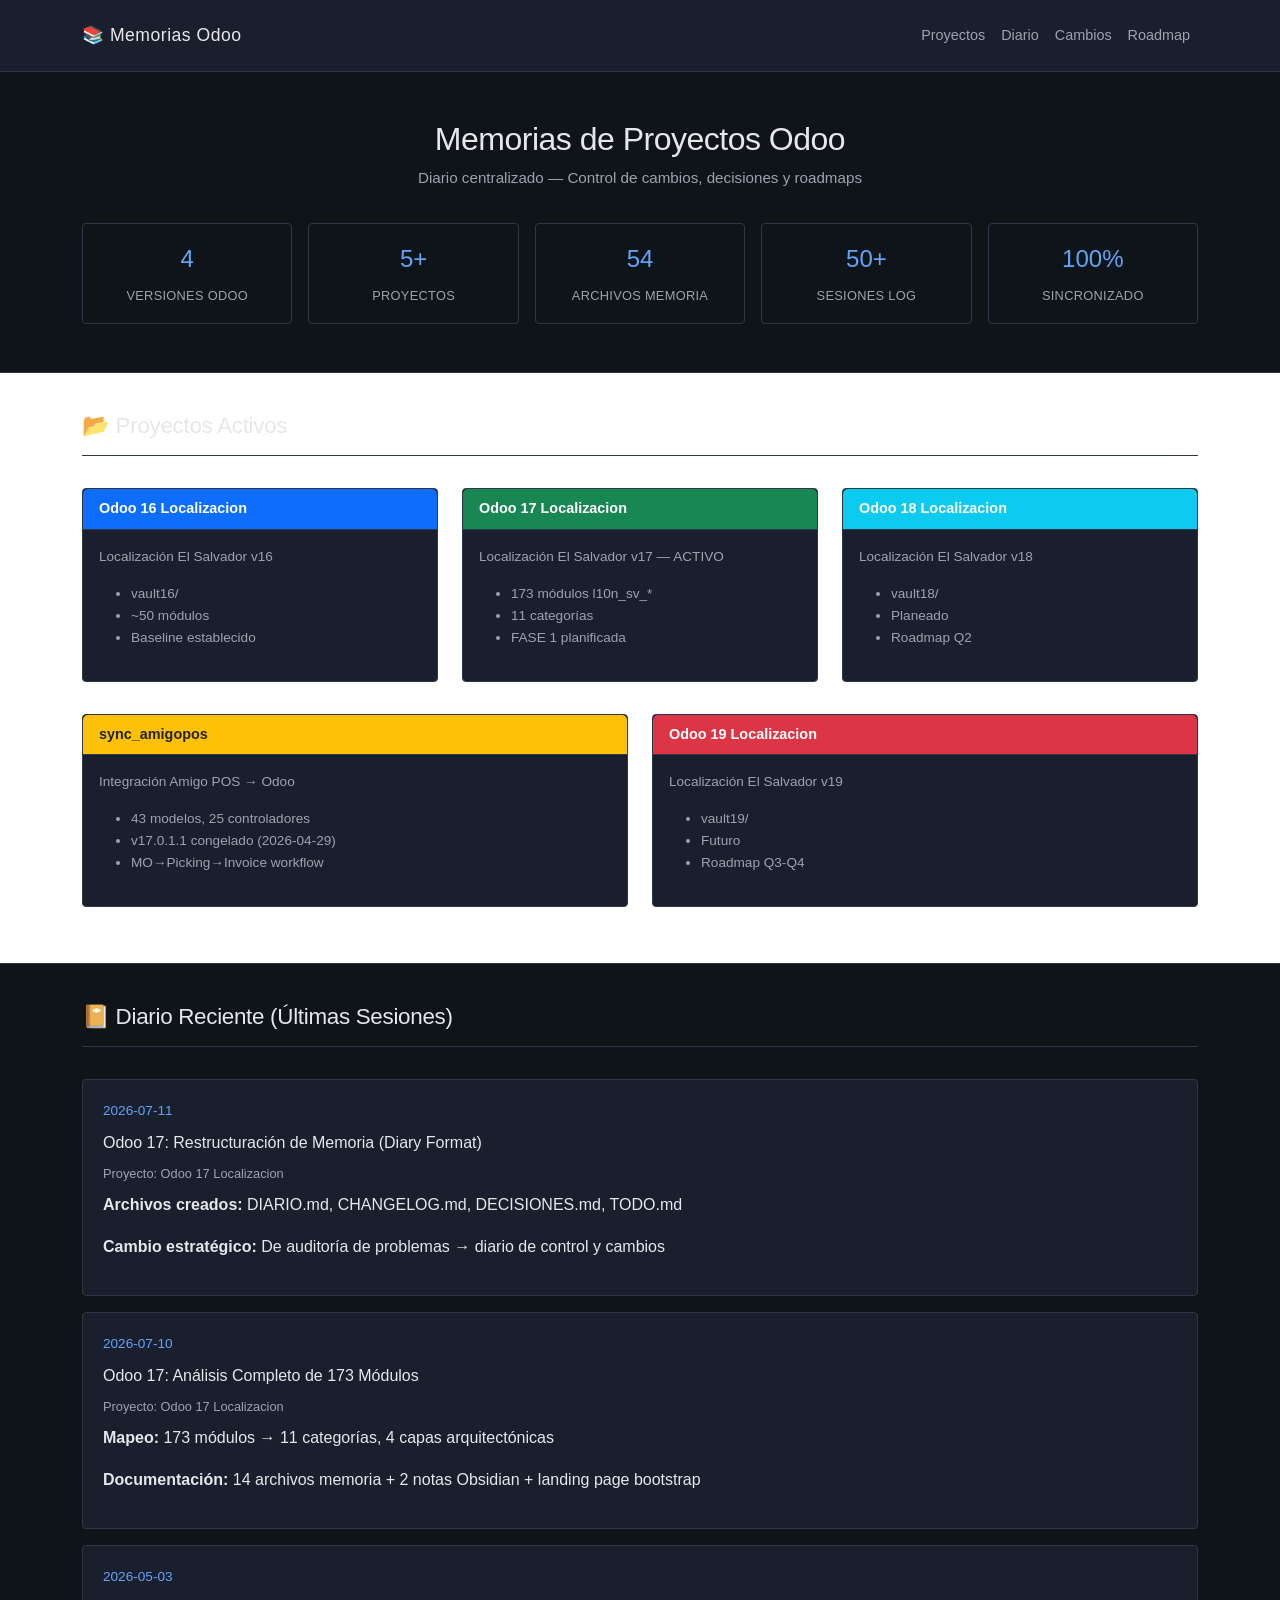
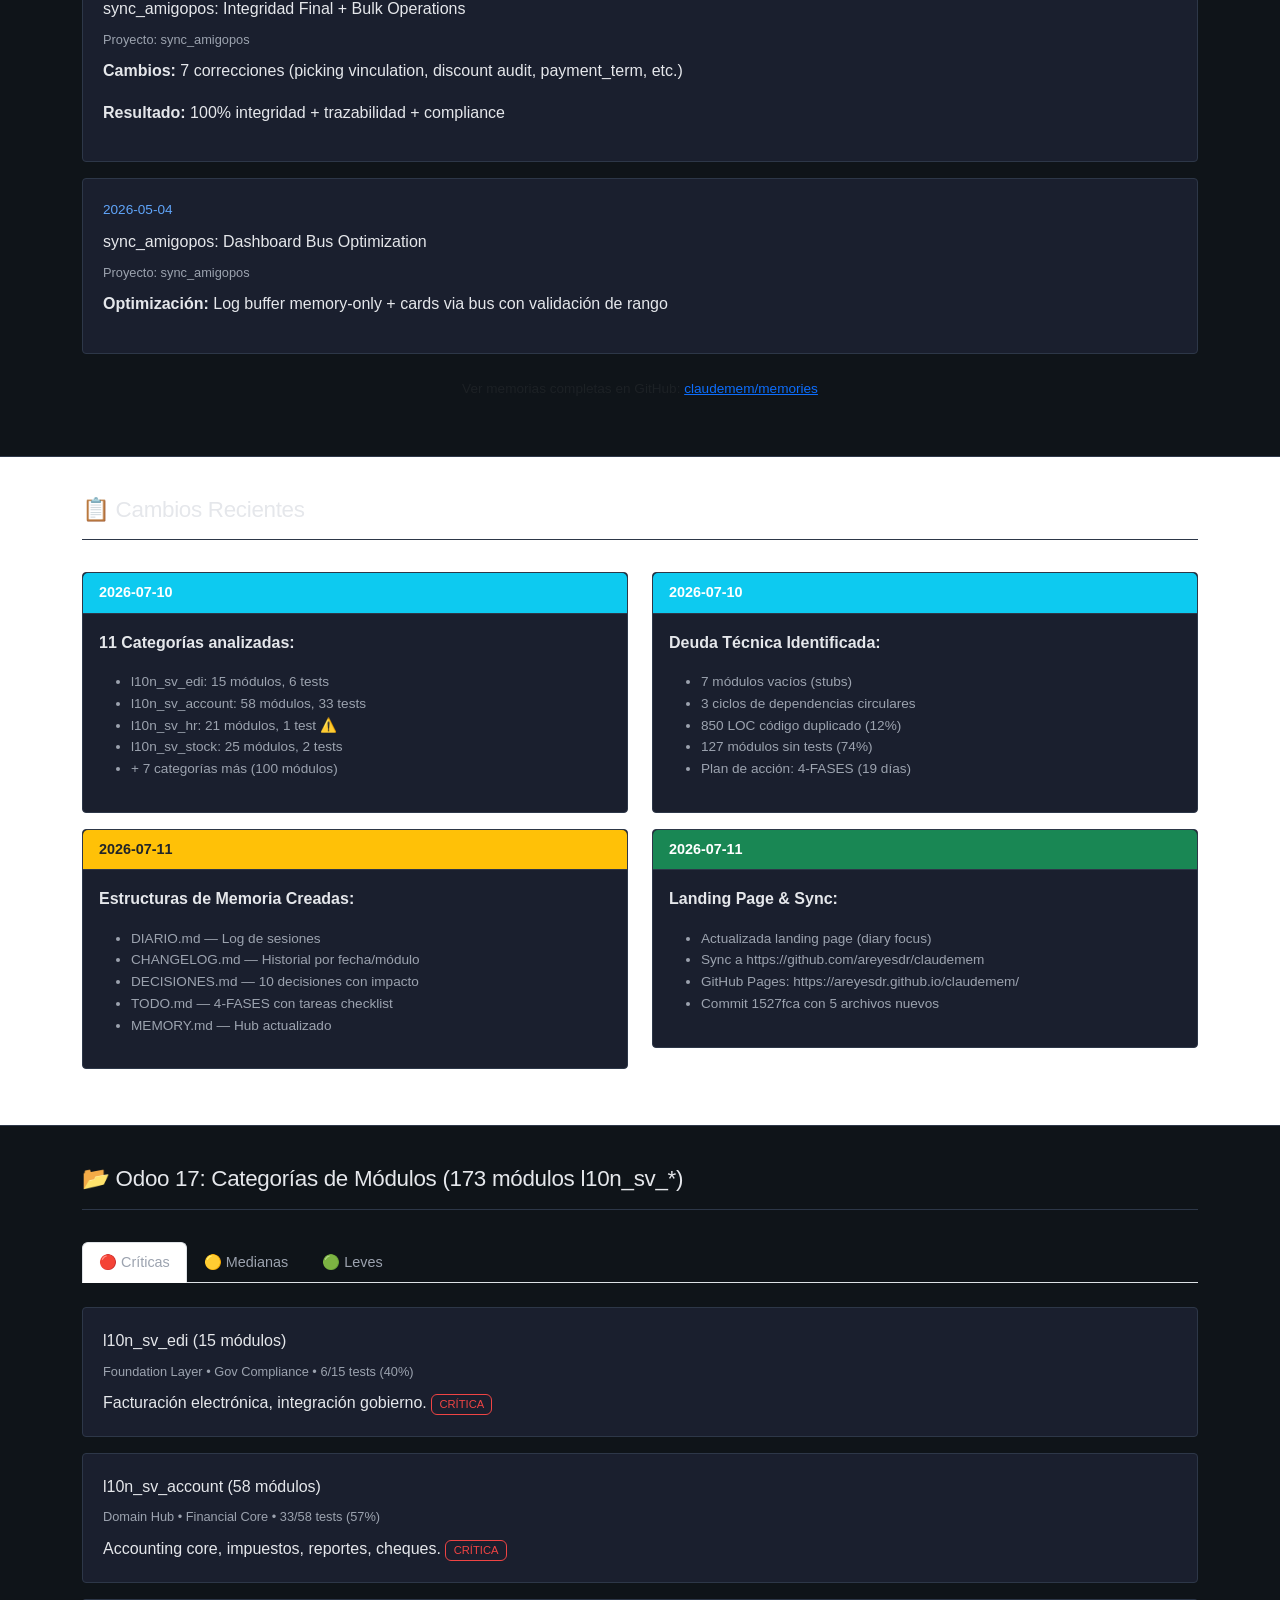
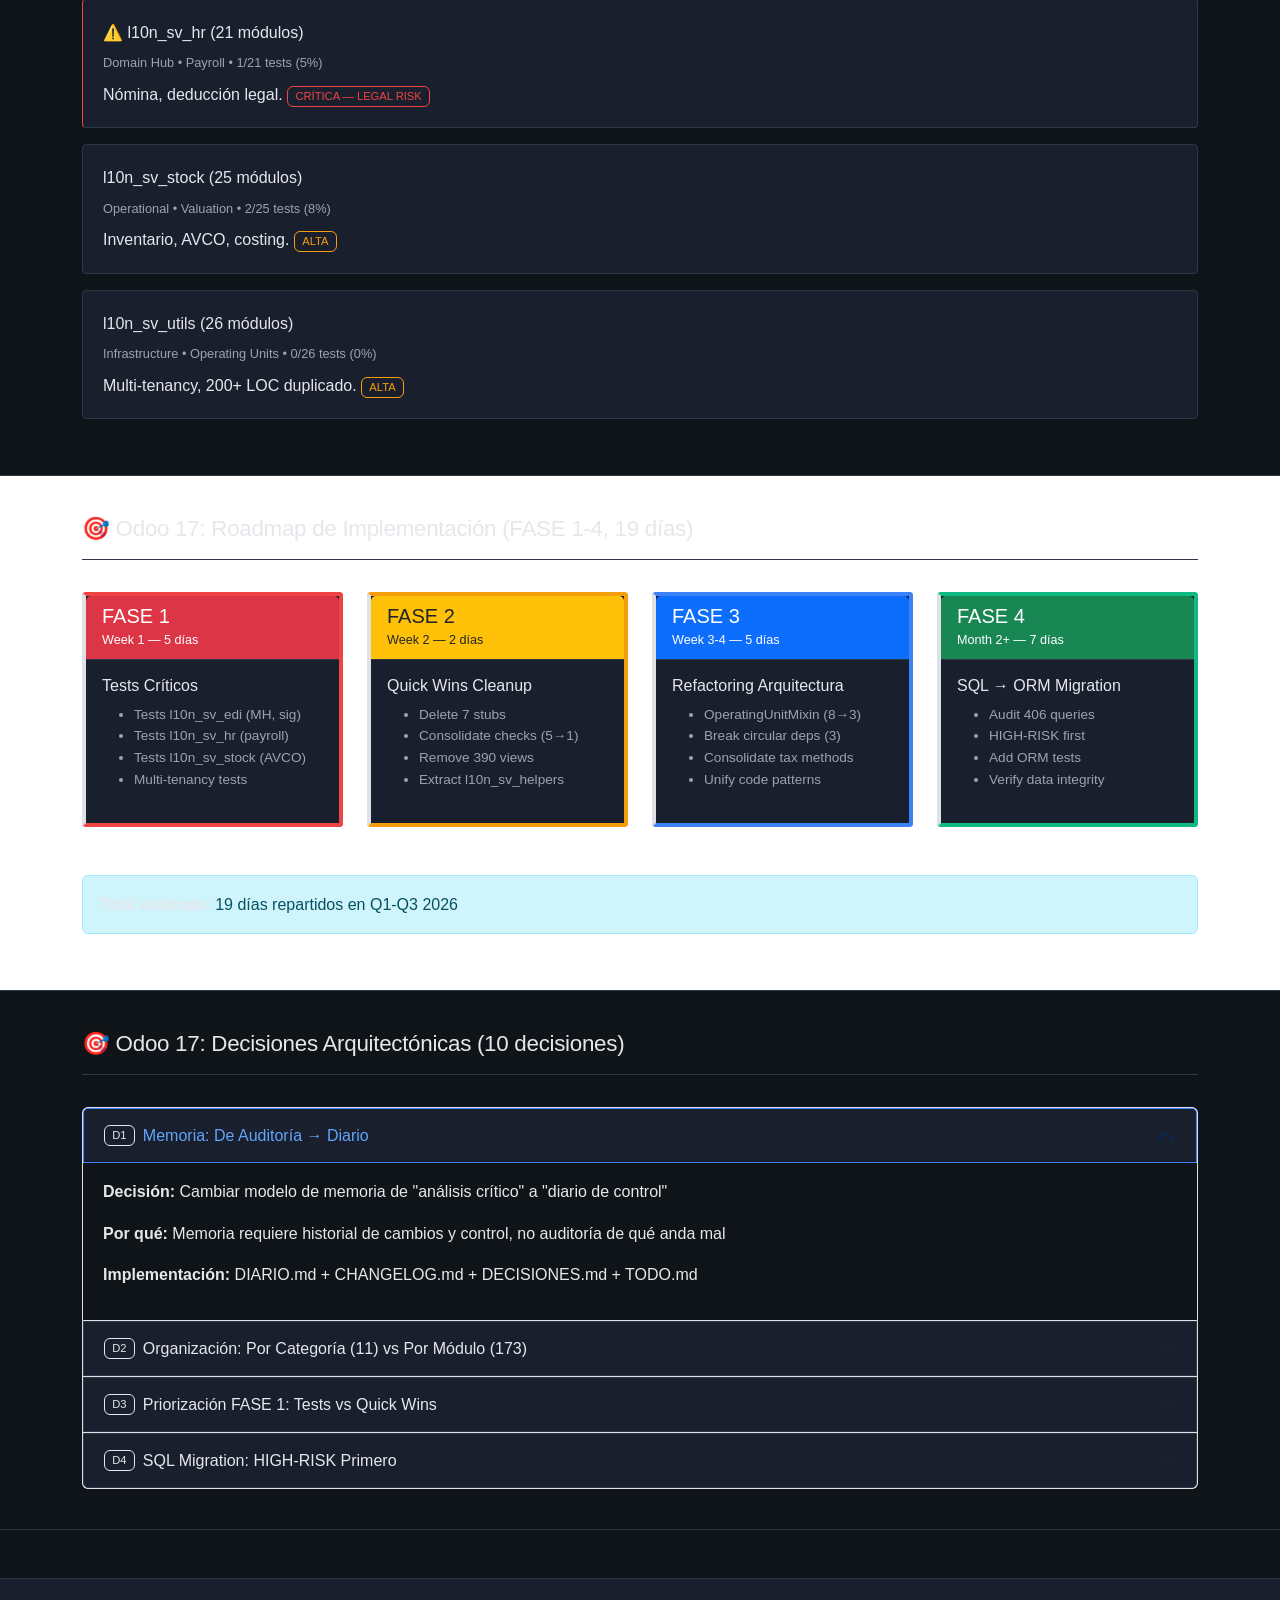
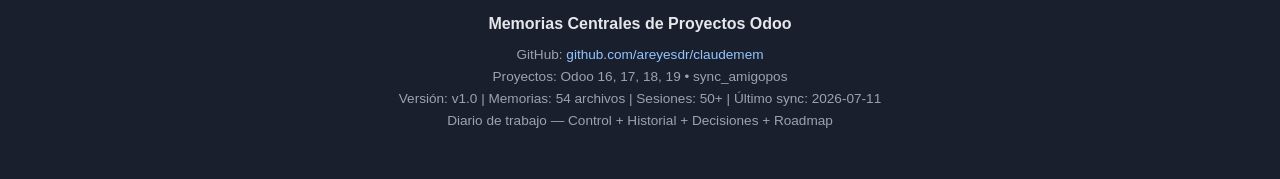
==== commit b3a37507: "Landing page: Minimalist dark mode redesign CSS changes: - Dark color scheme: #0f1419 background, #1" ====
--- a/docs/index.html
+++ b/docs/index.html
@@ -7,180 +7,253 @@
     <link href="https://cdn.jsdelivr.net/npm/bootstrap@5.3.0/dist/css/bootstrap.min.css" rel="stylesheet">
     <style>
         :root {
-            --primary: #1f2937;
-            --secondary: #3b82f6;
-            --success: #10b981;
-            --warning: #f59e0b;
-            --danger: #ef4444;
-            --light-bg: #f9fafb;
+            --dark-bg: #0f1419;
+            --dark-surface: #1a1f2e;
+            --dark-border: #2d3748;
+            --text-primary: #e5e7eb;
+            --text-secondary: #9ca3af;
+            --accent: #60a5fa;
+            --accent-subtle: #3b82f6;
+        }
+        * {
+            margin: 0;
+            padding: 0;
+            box-sizing: border-box;
         }
         body {
-            font-family: 'Segoe UI', Tahoma, Geneva, Verdana, sans-serif;
-            background-color: var(--light-bg);
+            font-family: -apple-system, BlinkMacSystemFont, 'Segoe UI', 'Roboto', sans-serif;
+            background-color: var(--dark-bg);
+            color: var(--text-primary);
+            line-height: 1.6;
         }
         .navbar {
-            background: linear-gradient(135deg, var(--primary) 0%, var(--secondary) 100%);
-            box-shadow: 0 2px 8px rgba(0,0,0,0.1);
+            background-color: var(--dark-surface);
+            border-bottom: 1px solid var(--dark-border);
+            box-shadow: none;
+            padding: 1rem 0;
         }
         .navbar-brand {
-            font-weight: 700;
-            font-size: 1.3rem;
-            color: white !important;
+            font-weight: 500;
+            font-size: 1.1rem;
+            color: var(--text-primary) !important;
+            letter-spacing: 0.5px;
+        }
+        .nav-link {
+            color: var(--text-secondary) !important;
+            font-size: 0.9rem;
+            transition: color 0.2s;
+        }
+        .nav-link:hover {
+            color: var(--accent) !important;
         }
         .hero {
-            background: linear-gradient(135deg, var(--primary) 0%, var(--secondary) 100%);
-            color: white;
-            padding: 4rem 0;
+            background-color: var(--dark-bg);
+            border-bottom: 1px solid var(--dark-border);
+            padding: 3rem 0;
             text-align: center;
         }
         .hero h1 {
-            font-size: 2.5rem;
-            font-weight: 700;
-            margin-bottom: 1rem;
+            font-size: 2rem;
+            font-weight: 400;
+            margin-bottom: 0.5rem;
+            letter-spacing: -0.5px;
         }
         .hero p {
-            font-size: 1.1rem;
-            opacity: 0.9;
+            font-size: 0.95rem;
+            color: var(--text-secondary);
             margin-bottom: 2rem;
+            font-weight: 300;
         }
         .stats {
             display: grid;
-            grid-template-columns: repeat(auto-fit, minmax(150px, 1fr));
-            gap: 1.5rem;
+            grid-template-columns: repeat(auto-fit, minmax(120px, 1fr));
+            gap: 1rem;
             margin-top: 2rem;
         }
         .stat-card {
-            background: white;
-            padding: 1.5rem;
-            border-radius: 8px;
+            background: transparent;
+            padding: 1rem;
+            border: 1px solid var(--dark-border);
+            border-radius: 4px;
             text-align: center;
-            box-shadow: 0 1px 3px rgba(0,0,0,0.1);
         }
         .stat-number {
-            font-size: 2rem;
-            font-weight: 700;
-            color: var(--secondary);
+            font-size: 1.5rem;
+            font-weight: 500;
+            color: var(--accent);
         }
         .stat-label {
+            font-size: 0.8rem;
+            color: var(--text-secondary);
+            margin-top: 0.5rem;
+            text-transform: uppercase;
+            letter-spacing: 0.3px;
+        }
+        .section {
+            padding: 2.5rem 0;
+            border-bottom: 1px solid var(--dark-border);
+        }
+        .section-title {
+            font-size: 1.4rem;
+            font-weight: 400;
+            color: var(--text-primary);
+            margin-bottom: 2rem;
+            border-bottom: 1px solid var(--dark-border);
+            padding-bottom: 1rem;
+            letter-spacing: -0.3px;
+        }
+        .card {
+            background-color: var(--dark-surface);
+            border: 1px solid var(--dark-border);
+            border-radius: 4px;
+            box-shadow: none;
+            color: var(--text-primary);
+        }
+        .card-header {
+            background-color: transparent;
+            border-bottom: 1px solid var(--dark-border);
+            color: var(--text-primary);
+            font-weight: 500;
             font-size: 0.9rem;
-            color: #6b7280;
-            margin-top: 0.5rem;
-        }
-        .section {
-            padding: 3rem 0;
-        }
-        .section-title {
-            font-size: 1.8rem;
-            font-weight: 700;
-            color: var(--primary);
-            margin-bottom: 2rem;
-            border-bottom: 3px solid var(--secondary);
-            padding-bottom: 1rem;
+        }
+        .card-body {
+            padding: 1rem;
         }
         .accordion-button {
-            background-color: white;
-            border: 1px solid #e5e7eb;
+            background-color: var(--dark-surface);
+            border: 1px solid var(--dark-border);
+            color: var(--text-primary);
+            font-weight: 400;
         }
         .accordion-button:not(.collapsed) {
-            background-color: #eff6ff;
-            color: var(--secondary);
+            background-color: var(--dark-surface);
+            color: var(--accent);
             box-shadow: none;
+            border-color: var(--accent-subtle);
         }
         .accordion-body {
-            background-color: #fafafa;
+            background-color: var(--dark-bg);
+            color: var(--text-primary);
         }
         .table {
-            background: white;
-            box-shadow: 0 1px 3px rgba(0,0,0,0.1);
-            border-radius: 8px;
+            background-color: var(--dark-surface);
+            border: 1px solid var(--dark-border);
+            border-radius: 4px;
             overflow: hidden;
         }
         .table thead {
-            background: var(--primary);
-            color: white;
+            background-color: var(--dark-bg);
+            color: var(--text-secondary);
+            border-bottom: 1px solid var(--dark-border);
         }
         .table-hover tbody tr:hover {
-            background-color: #f3f4f6;
-        }
-        .badge-critical {
-            background-color: var(--danger);
-        }
-        .badge-high {
-            background-color: var(--warning);
-        }
-        .badge-medium {
-            background-color: #3b82f6;
-        }
-        .badge-low {
-            background-color: var(--success);
+            background-color: var(--dark-border);
+        }
+        .table td {
+            border-color: var(--dark-border);
+            color: var(--text-primary);
         }
         .category-card {
-            background: white;
-            border-left: 4px solid var(--secondary);
-            padding: 1.5rem;
-            border-radius: 8px;
+            background: var(--dark-surface);
+            border: 1px solid var(--dark-border);
+            padding: 1.25rem;
+            border-radius: 4px;
             margin-bottom: 1rem;
-            box-shadow: 0 1px 3px rgba(0,0,0,0.1);
-            transition: transform 0.2s;
+            box-shadow: none;
+            transition: border-color 0.2s;
         }
         .category-card:hover {
-            transform: translateY(-2px);
-            box-shadow: 0 4px 6px rgba(0,0,0,0.15);
+            border-color: var(--accent);
         }
         .category-title {
-            font-weight: 600;
-            color: var(--primary);
+            font-weight: 500;
+            color: var(--text-primary);
             margin-bottom: 0.5rem;
         }
         .category-meta {
+            font-size: 0.8rem;
+            color: var(--text-secondary);
+        }
+        .log-entry {
+            background: var(--dark-surface);
+            border: 1px solid var(--dark-border);
+            padding: 1.25rem;
+            border-radius: 4px;
+            margin-bottom: 1rem;
+            box-shadow: none;
+        }
+        .log-date {
+            font-weight: 500;
+            color: var(--accent);
+            margin-bottom: 0.5rem;
             font-size: 0.85rem;
-            color: #6b7280;
-        }
-        .log-entry {
-            background: white;
-            border-left: 4px solid var(--secondary);
-            padding: 1.5rem;
-            border-radius: 8px;
-            margin-bottom: 1rem;
-            box-shadow: 0 1px 3px rgba(0,0,0,0.1);
-        }
-        .log-date {
-            font-weight: 700;
-            color: var(--secondary);
+        }
+        .log-title {
+            font-weight: 500;
+            color: var(--text-primary);
             margin-bottom: 0.5rem;
         }
-        .log-title {
-            font-weight: 600;
-            color: var(--primary);
+        .log-meta {
+            font-size: 0.8rem;
+            color: var(--text-secondary);
             margin-bottom: 0.5rem;
         }
-        .log-meta {
-            font-size: 0.85rem;
-            color: #6b7280;
-            margin-bottom: 0.5rem;
-        }
         .footer {
-            background: var(--primary);
-            color: white;
+            background-color: var(--dark-surface);
+            color: var(--text-primary);
             padding: 2rem 0;
             text-align: center;
+            border-top: 1px solid var(--dark-border);
             margin-top: 3rem;
         }
-        .btn-primary {
-            background-color: var(--secondary);
-            border-color: var(--secondary);
-        }
-        .btn-primary:hover {
-            background-color: #2563eb;
-            border-color: #2563eb;
-        }
-        .critical {
-            color: var(--danger);
-            font-weight: 600;
-        }
-        .high {
-            color: var(--warning);
-            font-weight: 600;
+        .footer a {
+            color: var(--accent);
+            text-decoration: none;
+        }
+        .footer a:hover {
+            color: var(--text-primary);
+        }
+        .badge {
+            background-color: transparent;
+            border: 1px solid;
+            color: var(--text-primary);
+            font-weight: 400;
+            font-size: 0.7rem;
+        }
+        .badge-critical {
+            border-color: #ef4444;
+            color: #ef4444;
+        }
+        .badge-high {
+            border-color: #f59e0b;
+            color: #f59e0b;
+        }
+        .badge-medium {
+            border-color: var(--accent);
+            color: var(--accent);
+        }
+        .badge-low {
+            border-color: #10b981;
+            color: #10b981;
+        }
+        .bg-white {
+            background-color: var(--dark-surface);
+        }
+        .text-muted {
+            color: var(--text-secondary);
+        }
+        .small {
+            font-size: 0.85rem;
+            color: var(--text-secondary);
+        }
+        .navbar-toggler {
+            border-color: var(--dark-border);
+        }
+        .navbar-toggler-icon {
+            background-image: url("data:image/svg+xml,%3csvg xmlns='http://www.w3.org/2000/svg' viewBox='0 0 30 30'%3e%3cpath stroke='%23e5e7eb' stroke-linecap='round' stroke-miterlimit='10' stroke-width='2' d='M4 7h22M4 15h22M4 23h22'/%3e%3c/svg%3e");
+        }
+        strong {
+            color: var(--text-primary);
         }
     </style>
 </head>
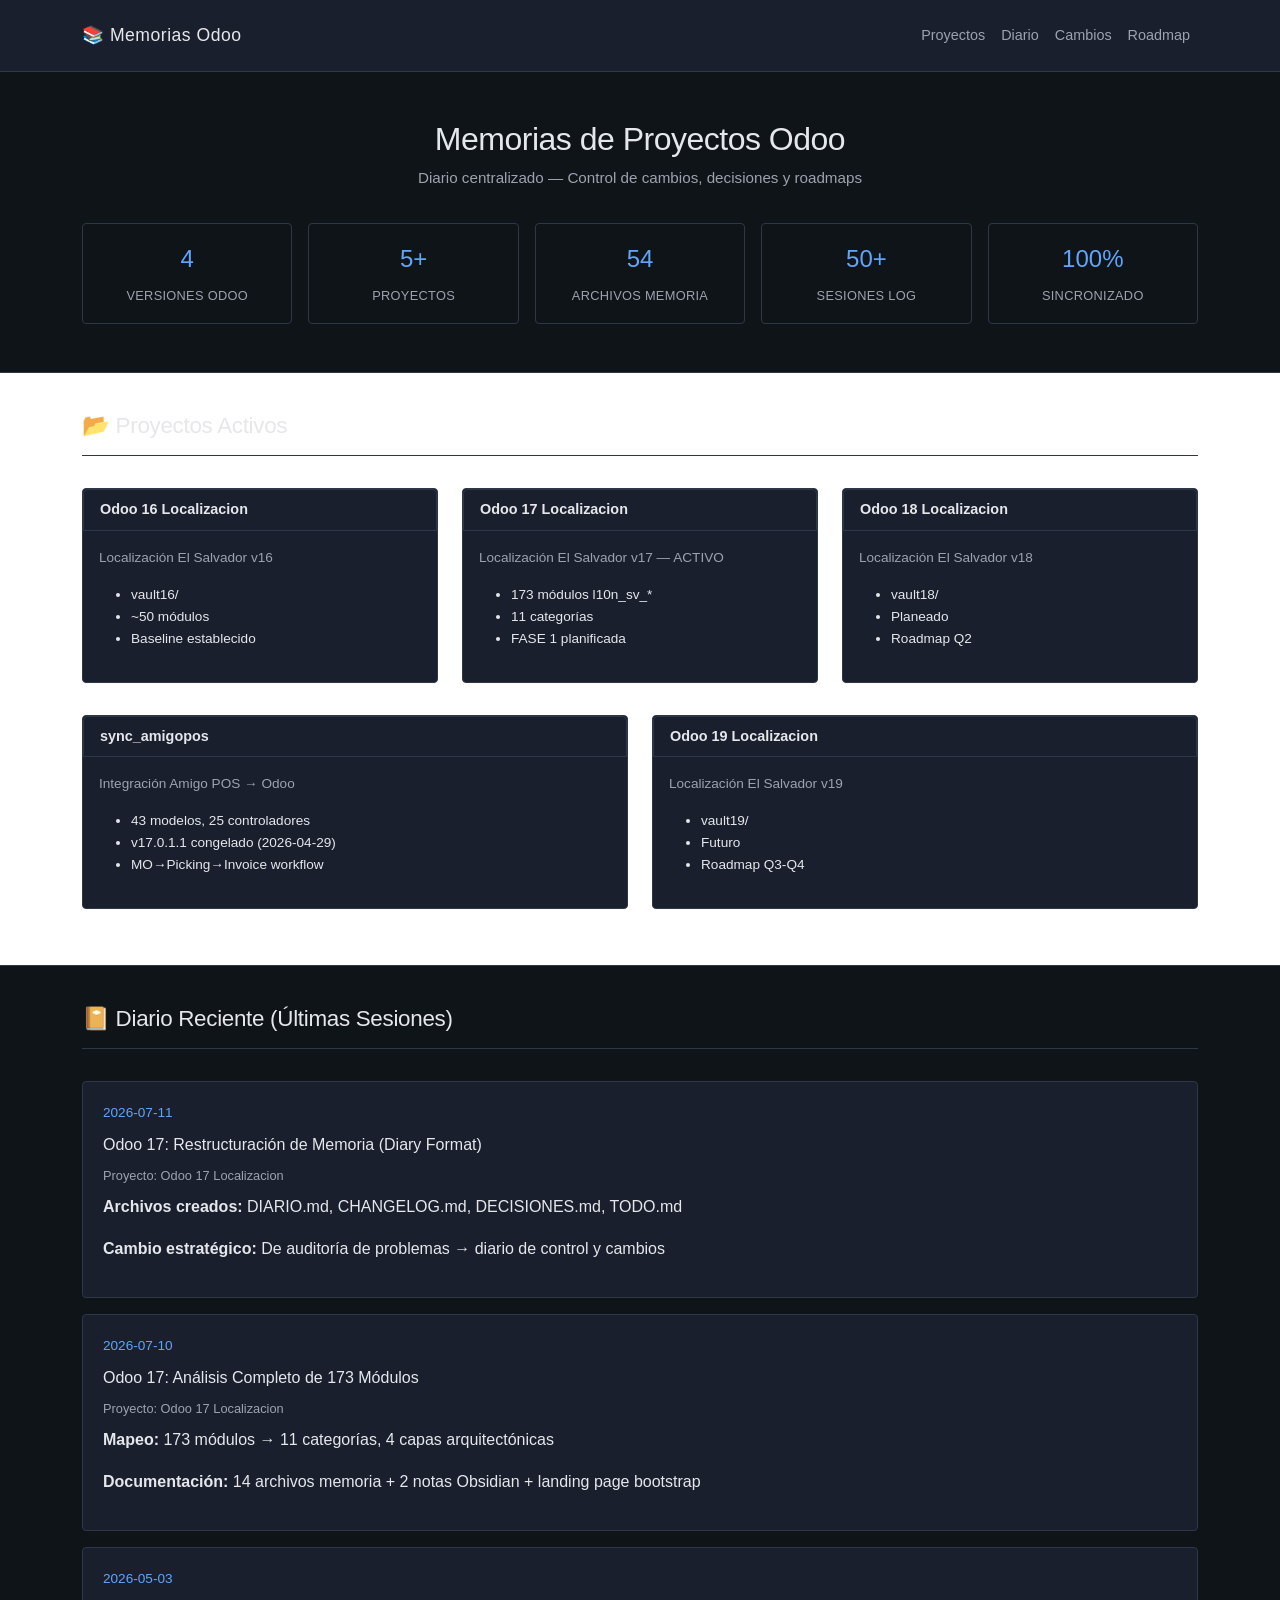
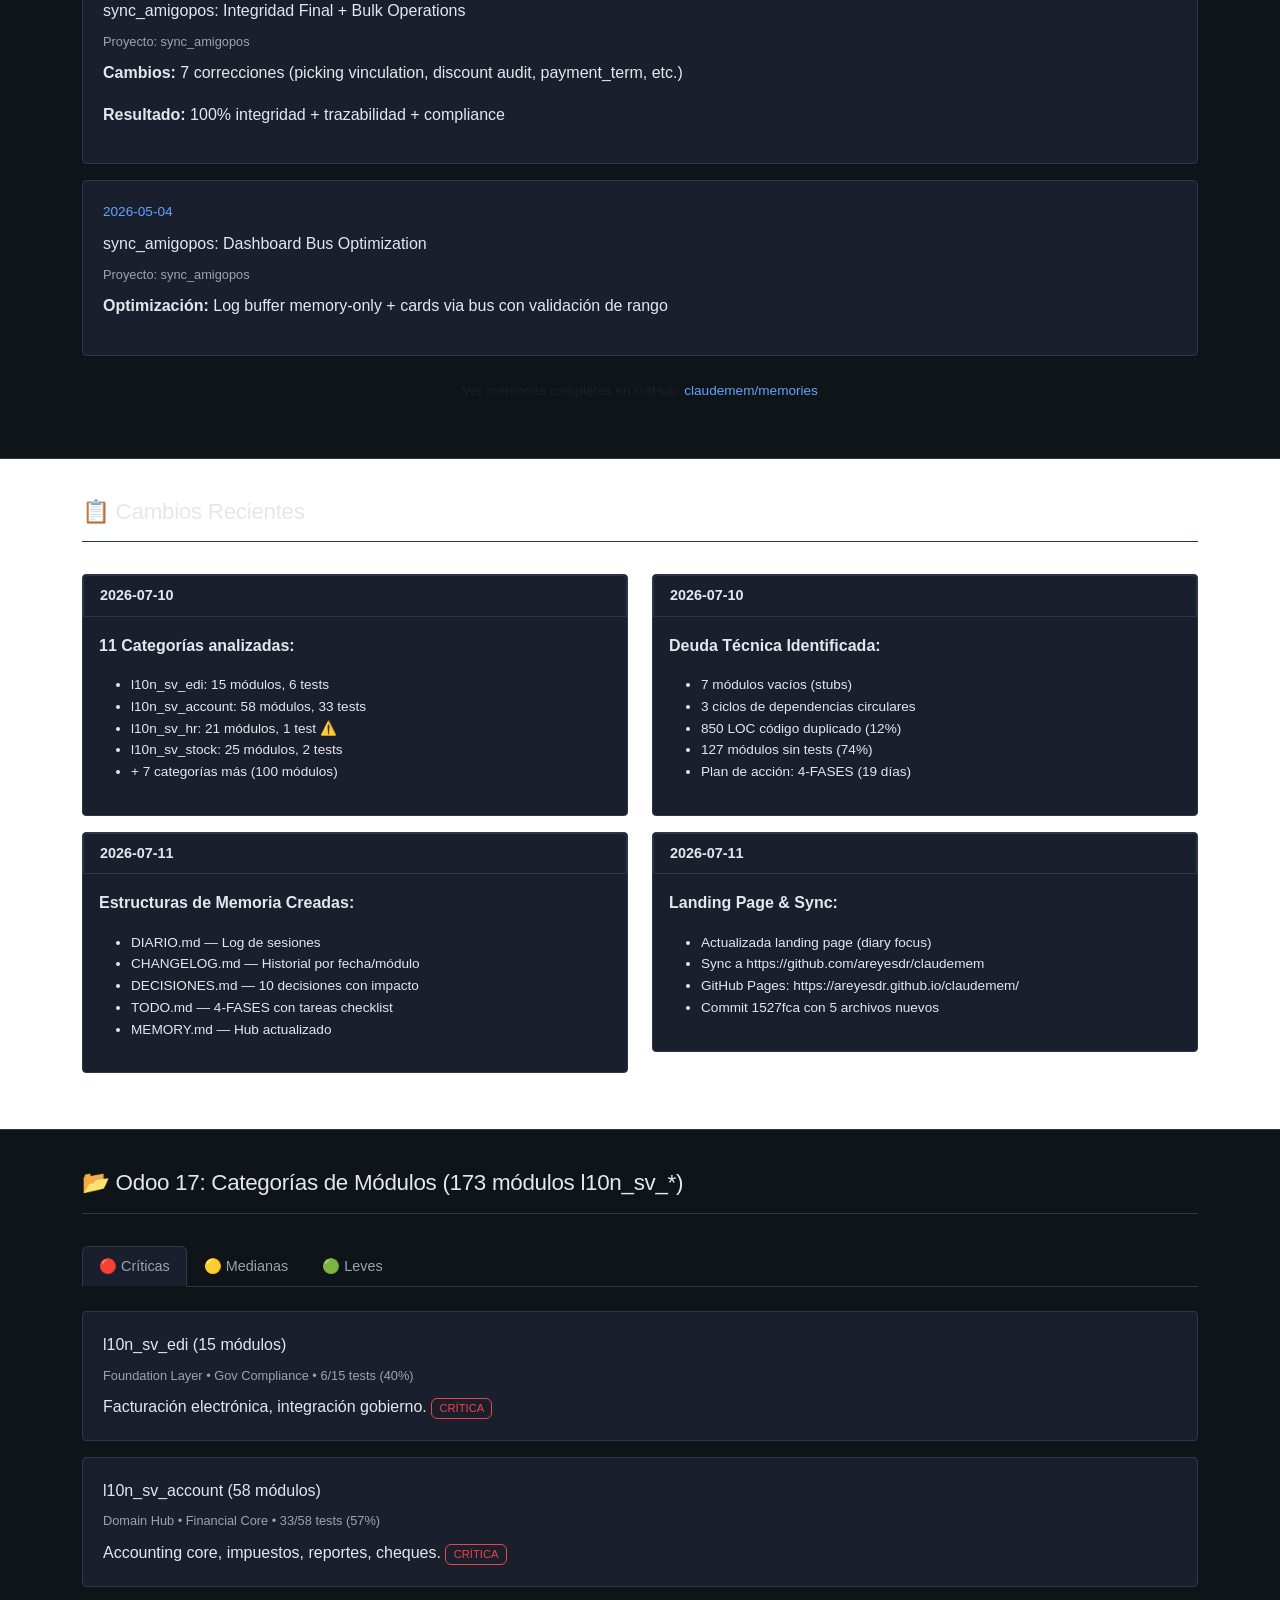
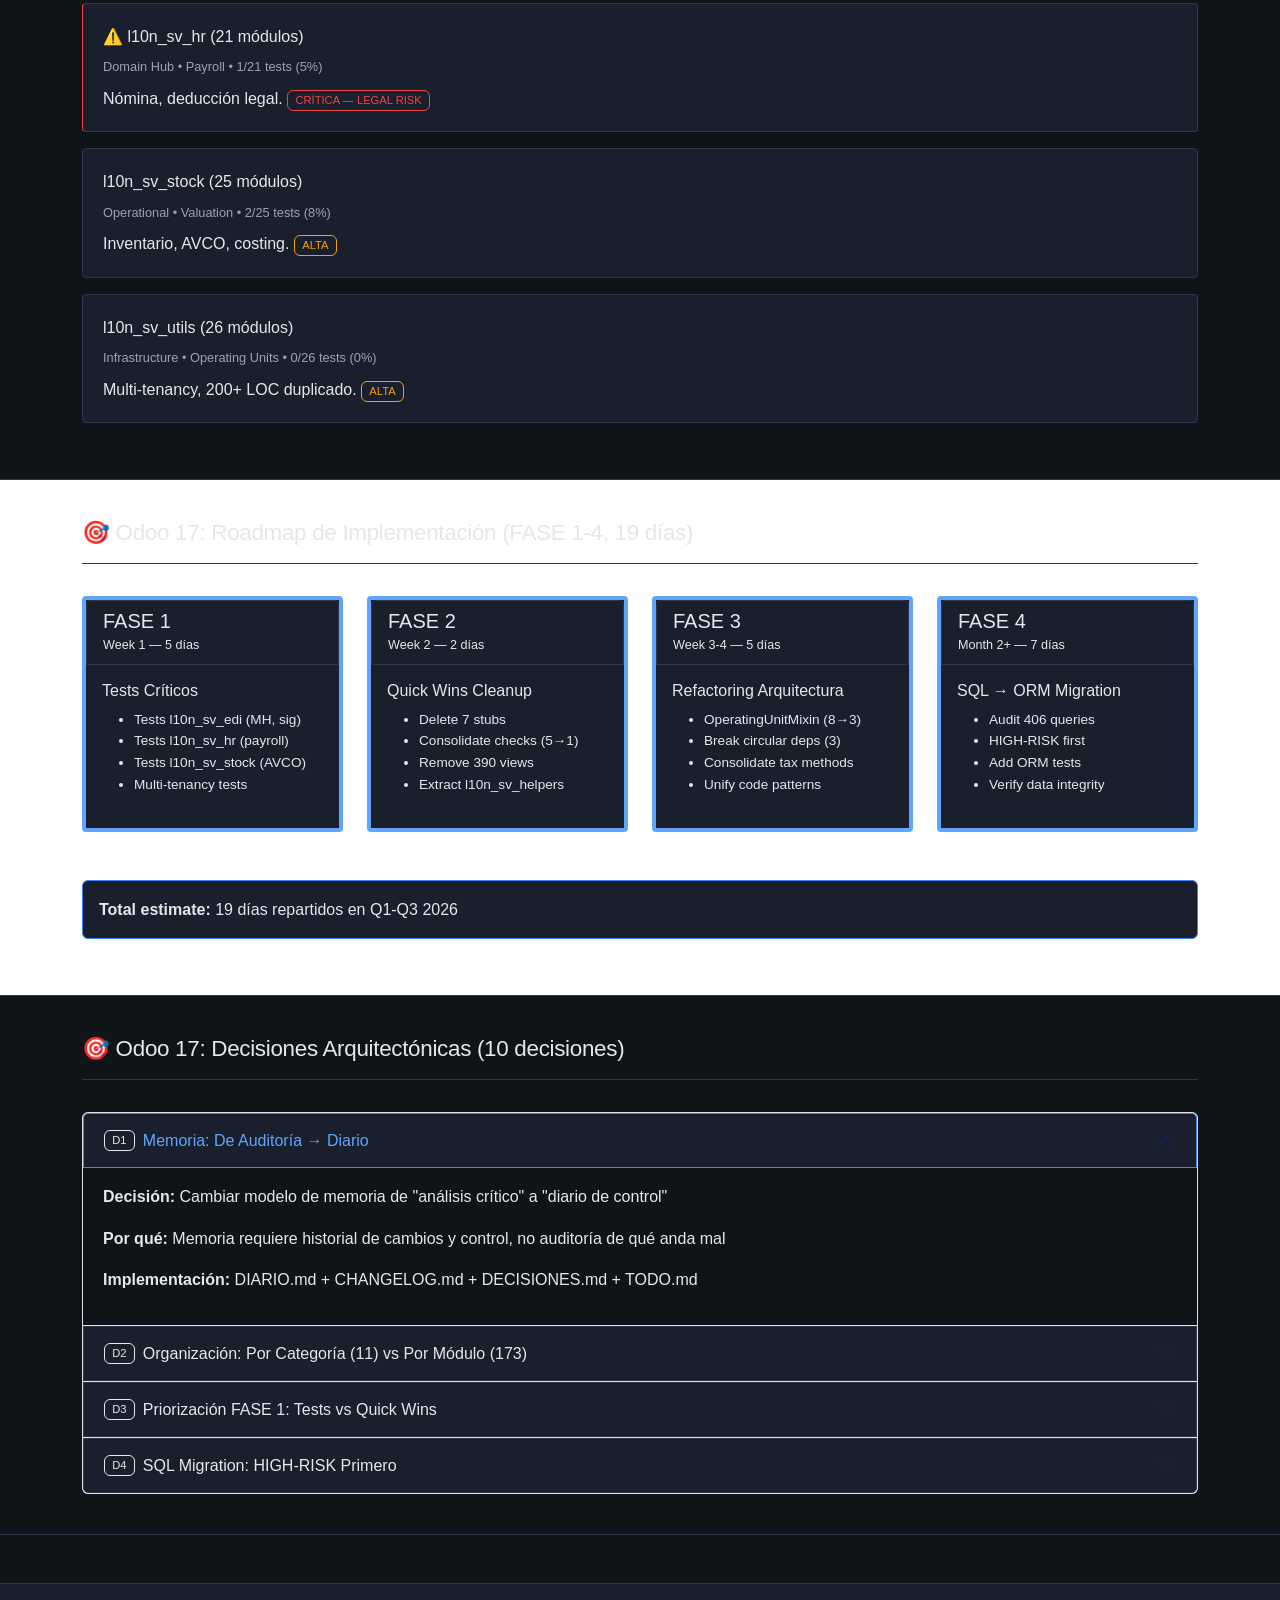
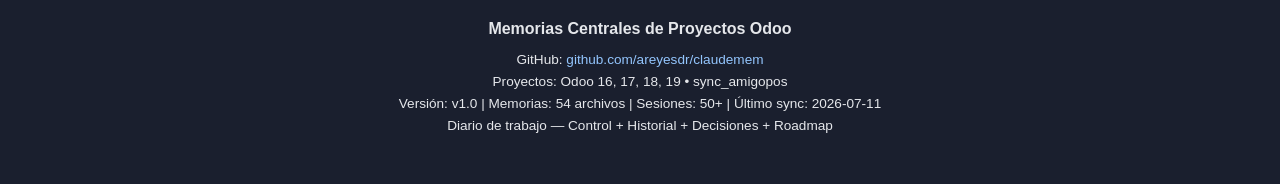
==== commit 526377c1: "Dark mode: Full Bootstrap override for complete dark theme Added overrides for: - All background col" ====
--- a/docs/index.html
+++ b/docs/index.html
@@ -254,6 +254,91 @@
         }
         strong {
             color: var(--text-primary);
+        }
+        /* Bootstrap overrides */
+        .bg-primary, .bg-success, .bg-warning, .bg-danger, .bg-info {
+            background-color: var(--dark-surface) !important;
+            border: 1px solid var(--dark-border);
+        }
+        .text-white {
+            color: var(--text-primary) !important;
+        }
+        .text-dark {
+            color: var(--text-primary) !important;
+        }
+        .alert {
+            background-color: var(--dark-surface);
+            border: 1px solid var(--dark-border);
+            color: var(--text-primary);
+        }
+        .alert-info {
+            border-color: var(--accent-subtle);
+            color: var(--accent);
+        }
+        .nav-tabs {
+            border-bottom-color: var(--dark-border);
+        }
+        .nav-tabs .nav-link {
+            color: var(--text-secondary);
+            border: 1px solid transparent;
+        }
+        .nav-tabs .nav-link:hover {
+            border-color: var(--dark-border);
+            color: var(--accent);
+        }
+        .nav-tabs .nav-link.active {
+            background-color: var(--dark-surface);
+            border-color: var(--dark-border) var(--dark-border) var(--dark-bg);
+            color: var(--accent);
+        }
+        .collapse:not(.show) {
+            display: none;
+        }
+        .list-unstyled li {
+            color: var(--text-primary);
+        }
+        .border-start {
+            border-color: var(--dark-border) !important;
+        }
+        .border-4 {
+            border-color: var(--accent) !important;
+        }
+        .row > * {
+            color: var(--text-primary);
+        }
+        .container > * {
+            color: var(--text-primary);
+        }
+        p, li, ul, ol {
+            color: var(--text-primary);
+        }
+        a {
+            color: var(--accent);
+            text-decoration: none;
+        }
+        a:hover {
+            color: var(--text-primary);
+        }
+        .fw-bold {
+            font-weight: 600;
+            color: var(--text-primary);
+        }
+        .text-center {
+            color: var(--text-primary);
+        }
+        h1, h2, h3, h4, h5, h6 {
+            color: var(--text-primary);
+        }
+        .mb-0 {
+            margin-bottom: 0;
+        }
+        .mb-2, .mb-3, .mb-4 {
+            margin-bottom: 0.5rem;
+        }
+        /* Sticky navbar fix */
+        .sticky-top {
+            background-color: var(--dark-surface);
+            border-bottom: 1px solid var(--dark-border);
         }
     </style>
 </head>
